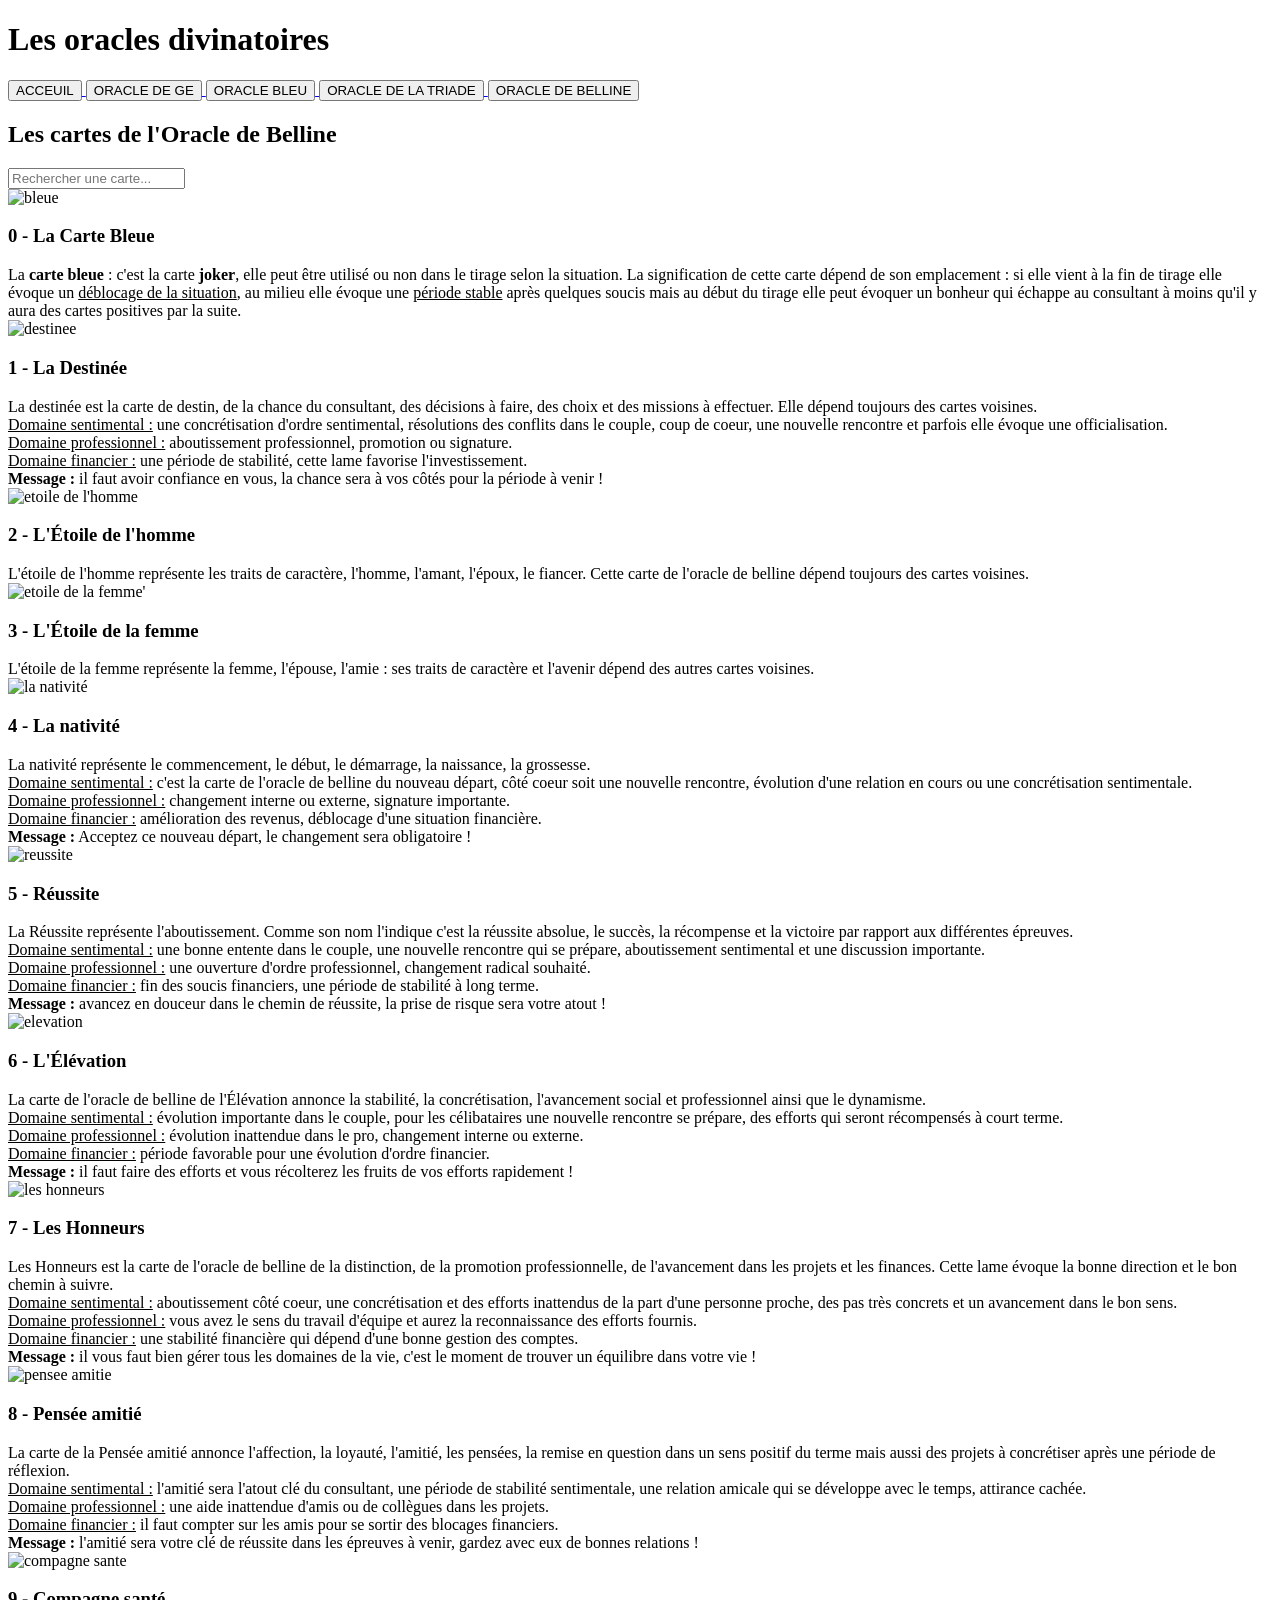
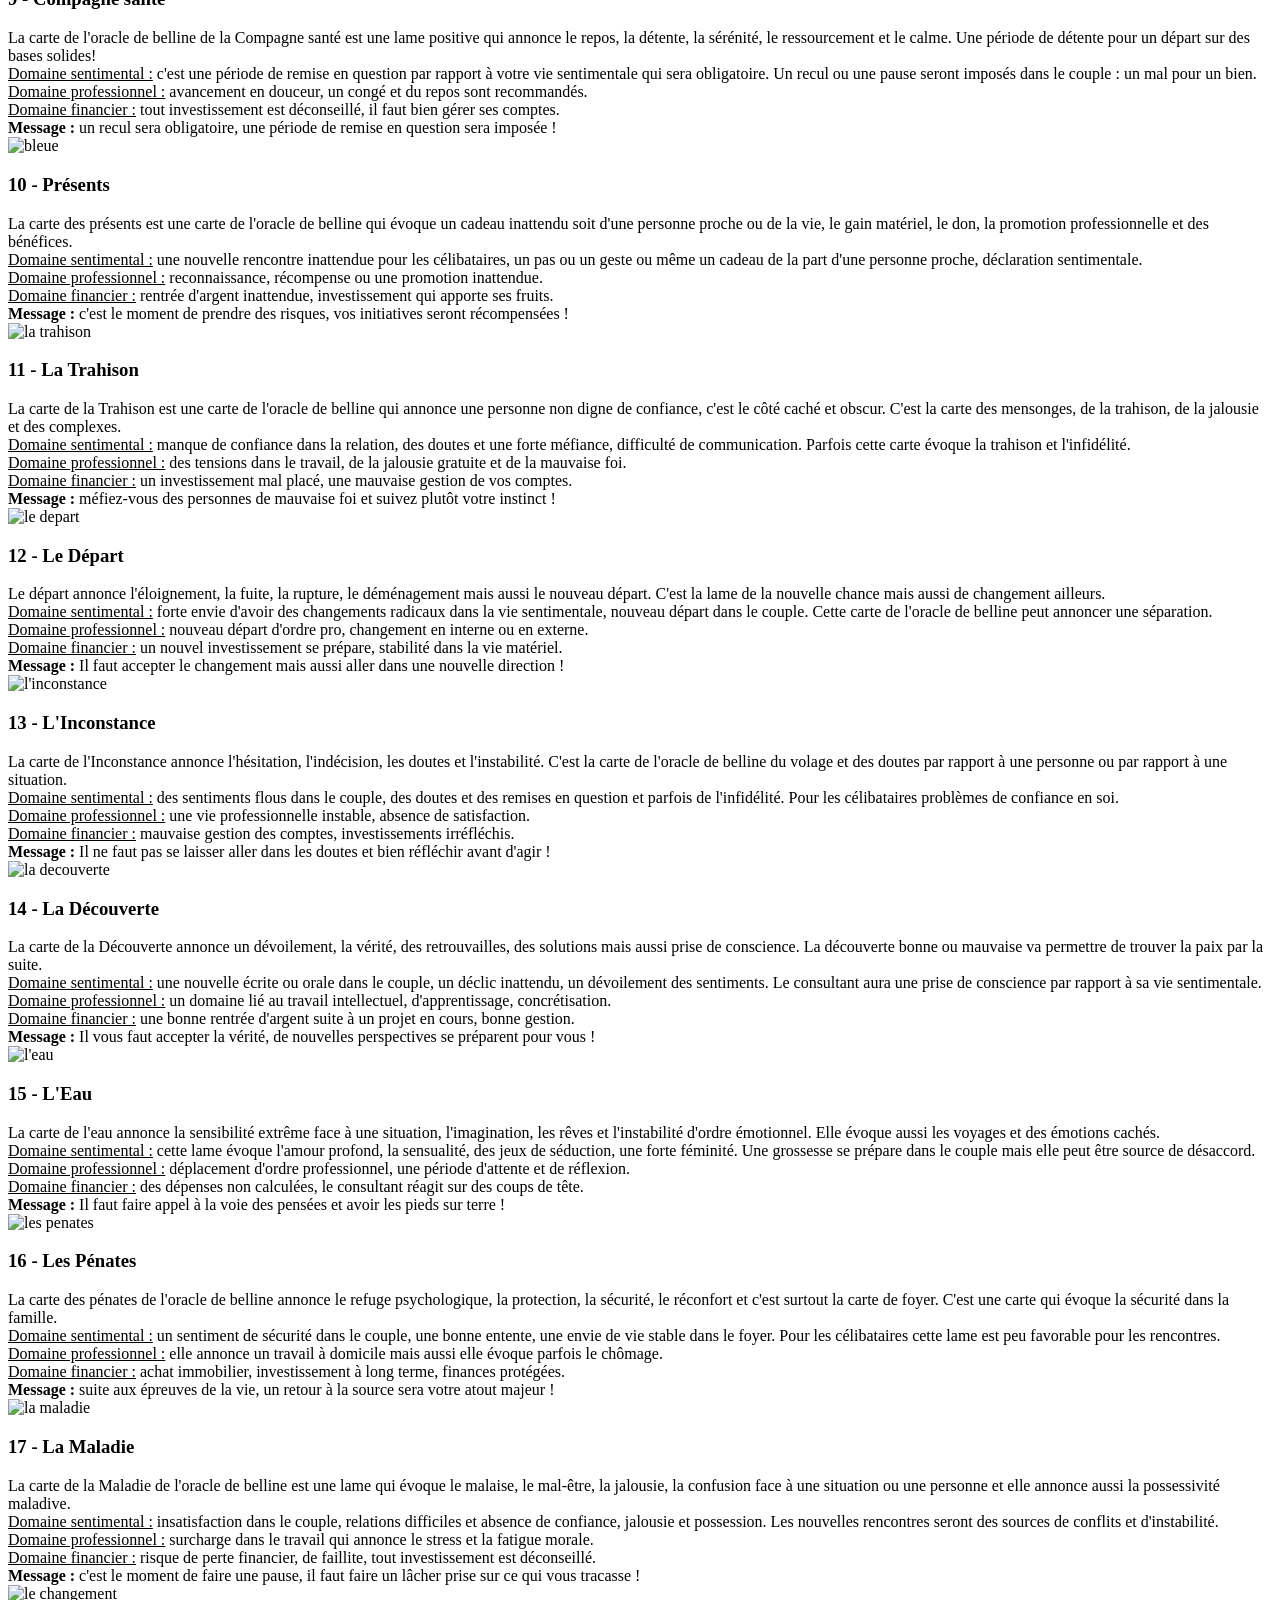
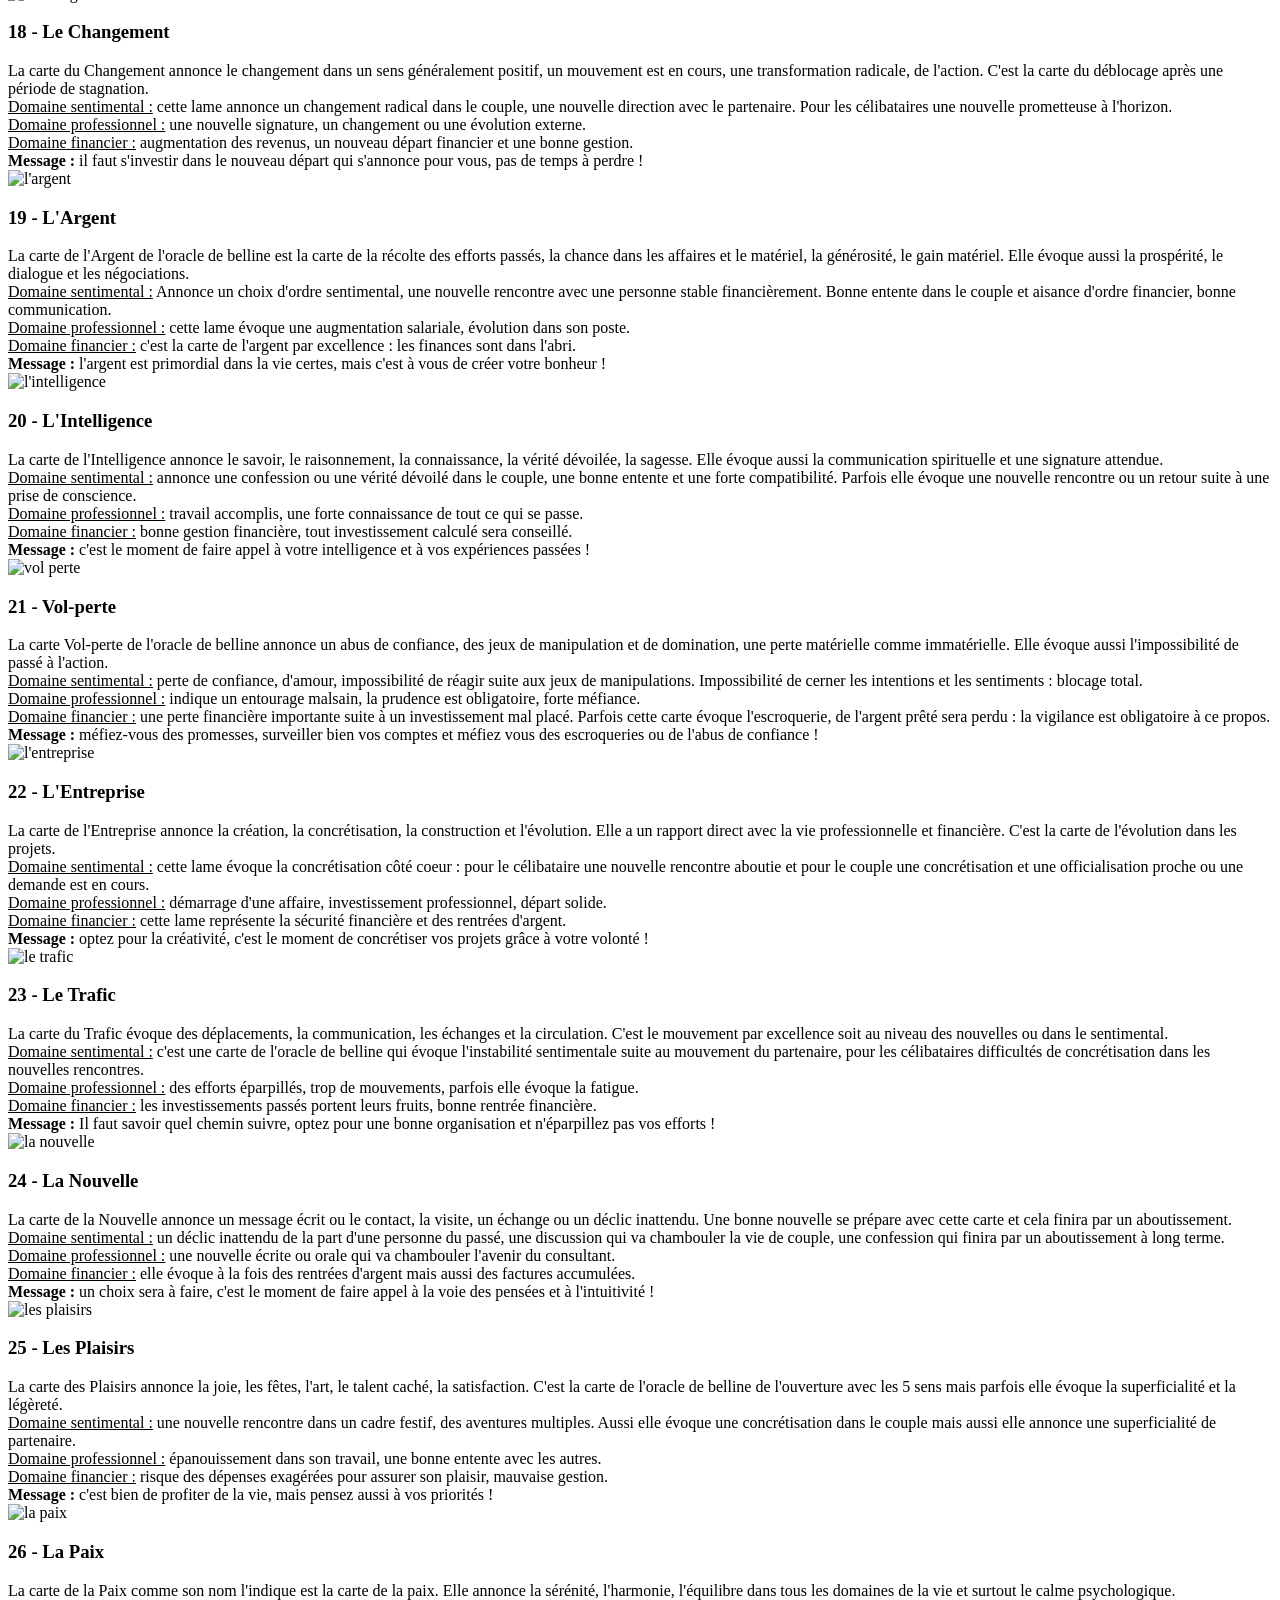
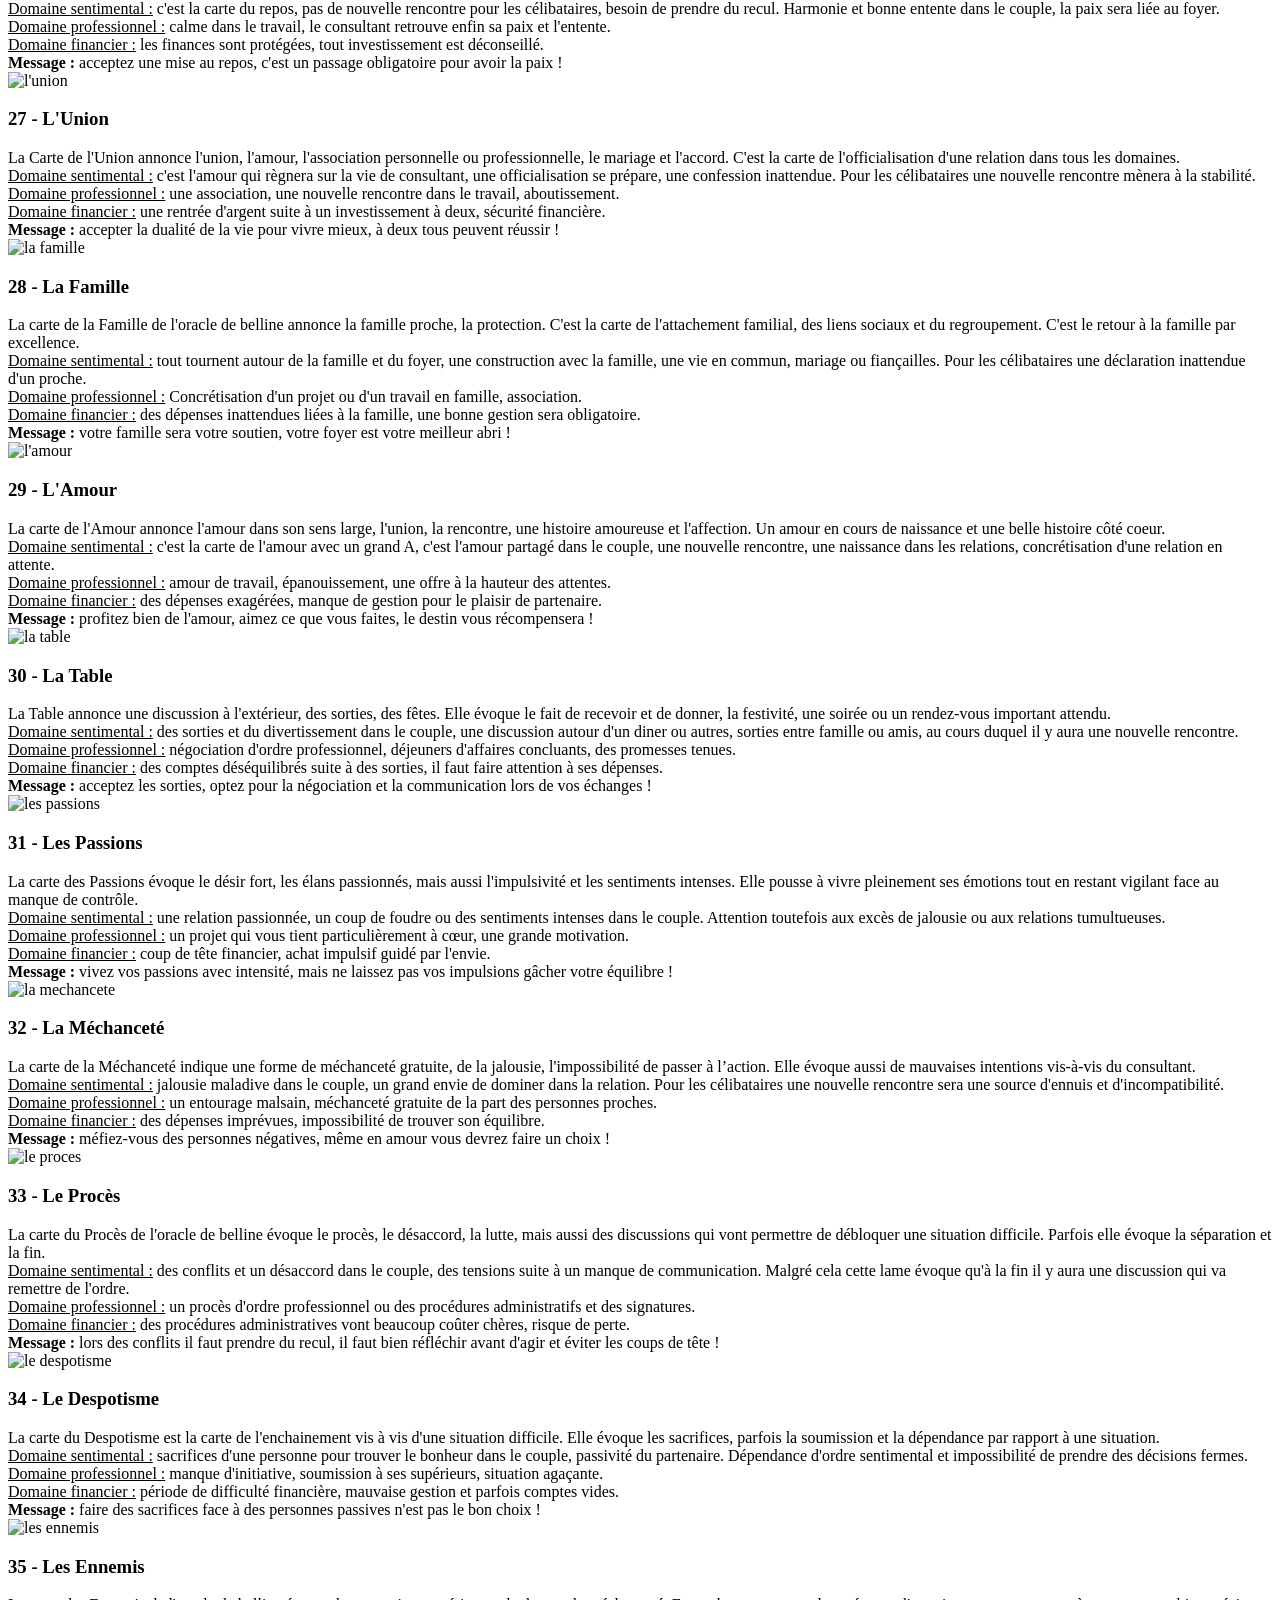
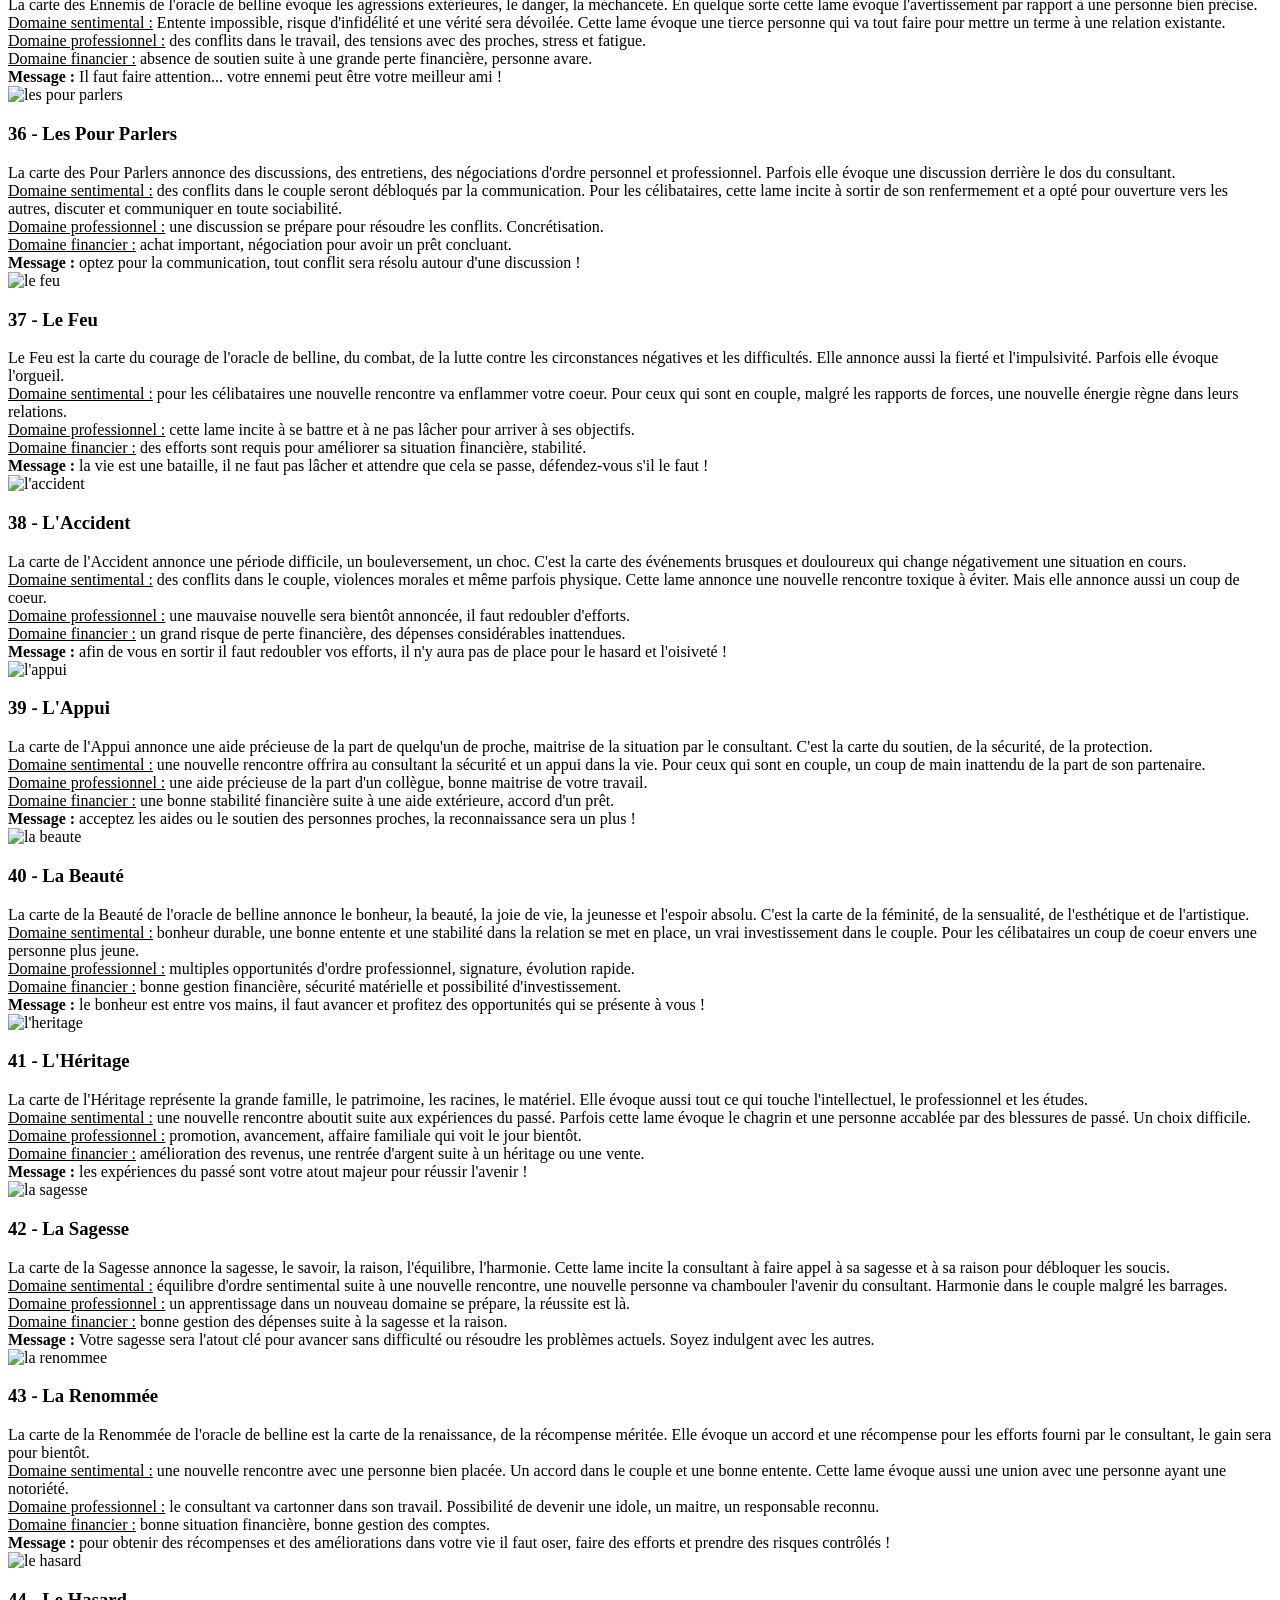
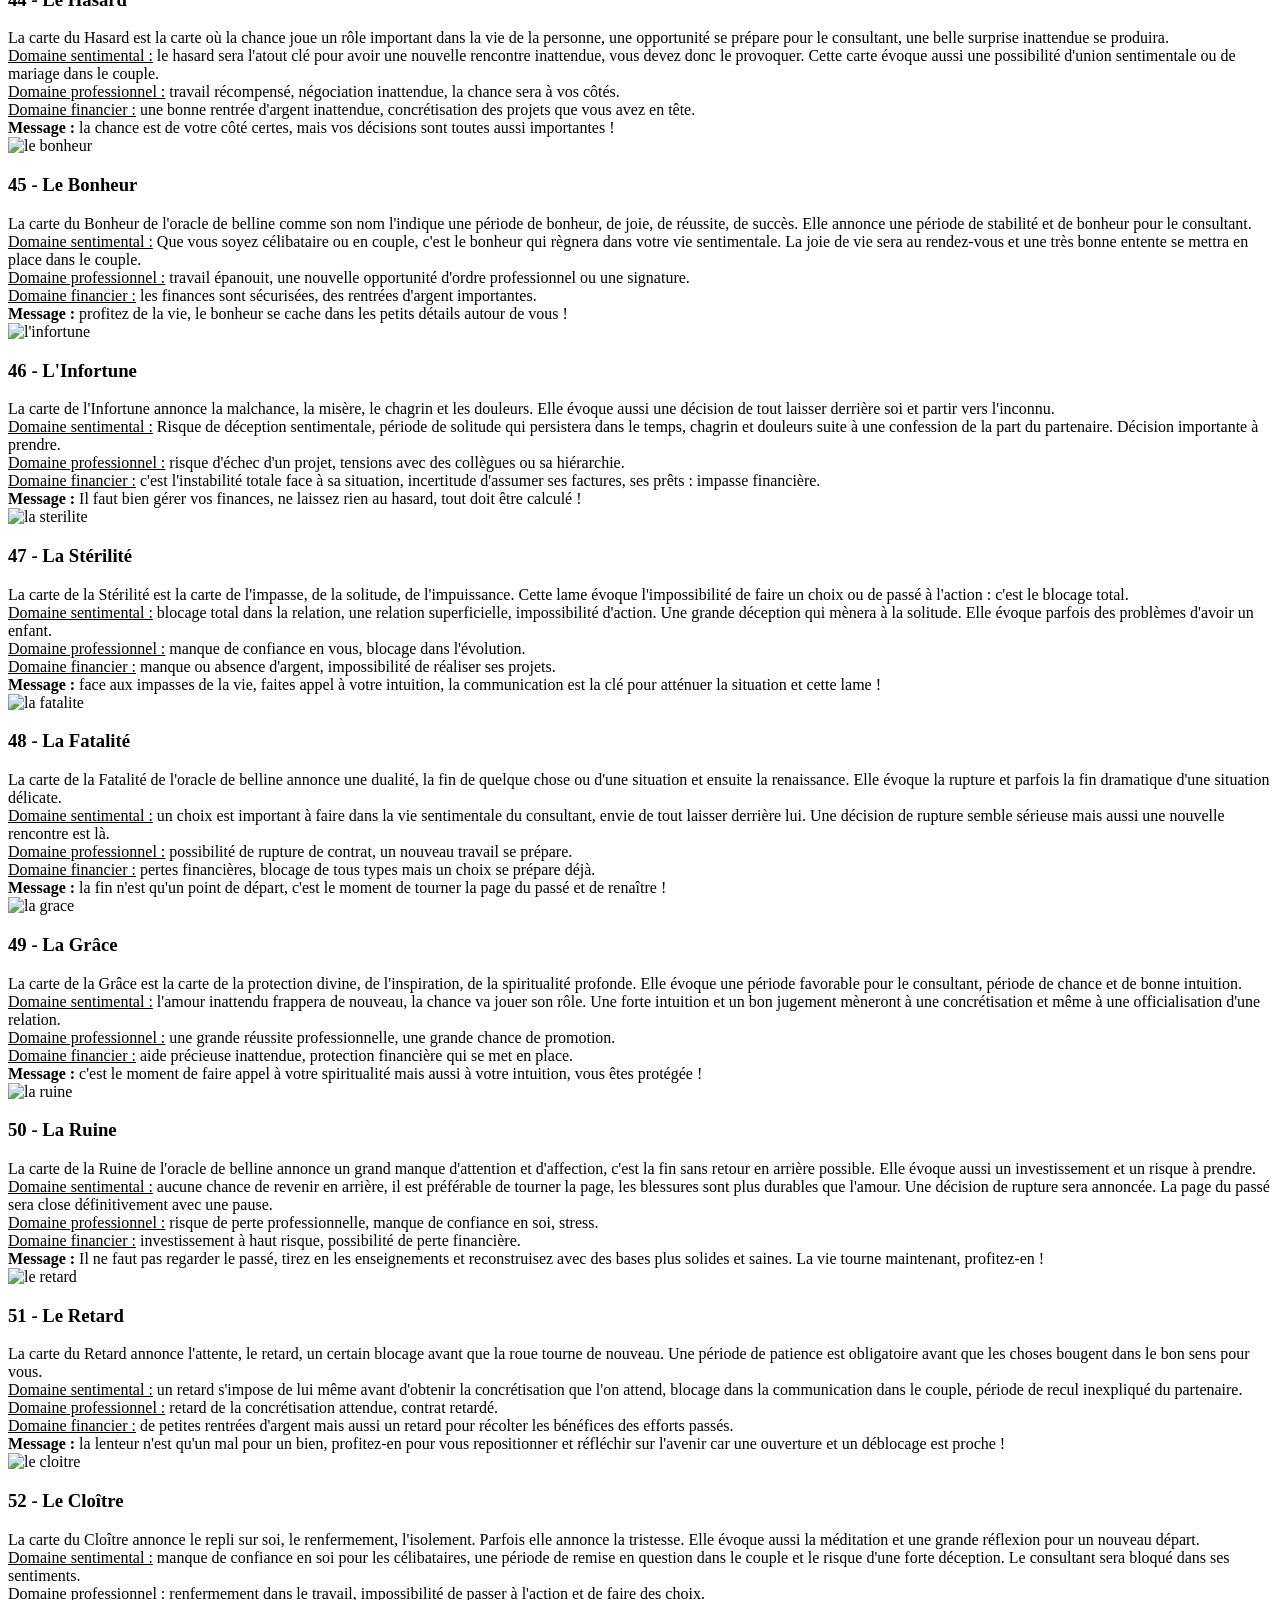
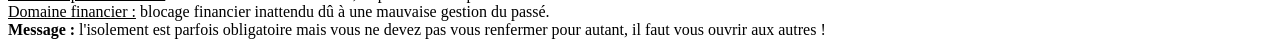
==== belline.html @ 1c5b1639 "Add files via upload" ====
<!DOCTYPE html>
<html lang="fr">
<head>
<meta charset="UTF-8">
<meta name="viewport" content="width=device-width, initial-scale=1.0">

<title>Oracle de Belline</title>
<link rel="stylesheet" href="css/style.css">
</head>

<body>


<header>

    <h1>Les oracles divinatoires</h1>


    <nav id="menu">
        <a href="index.html">
        <button>ACCEUIL</button>
        </a> 
        <a href="ge.html">
        <button>ORACLE DE GE</button>
        </a>
        <a href="bleu.html">
        <button>ORACLE BLEU</button>
        </a>
        <a href="triade.html">
        <button>ORACLE DE LA TRIADE</button>
        </a>
        <a href="belline.html">
        <button>ORACLE DE BELLINE</button>
        </a>
    </nav>

</header>

<h2 class="h2home">Les cartes de l'Oracle de Belline</h2>

<div class="recherche">
    <input 
        type="text" 
        id="barreRecherche" 
        placeholder="Rechercher une carte..."
    >
</div>

<section id="collection" class="contenu">

<div class="cartes">

<div class="carte" data-nom="carte bleue">
    <div class="carte-card">
        <img src="images/belline/02.png" alt="bleue">
        <h3>0 - La Carte Bleue</h3>
        La <strong>carte bleue</strong> : c'est la carte <strong>joker</strong>, elle peut être utilisé ou non dans le tirage selon la situation. 
        La signification de cette carte dépend de son emplacement : si elle vient à la fin de tirage elle évoque un <u>déblocage de la situation</u>, 
        au milieu elle évoque une <u>période stable</u> après quelques soucis mais au début du tirage elle peut évoquer un bonheur qui échappe au consultant
        à moins qu'il y aura des cartes positives par la suite.
    </div>
</div>

<div class="carte" data-nom="la destinée">
    <div class="carte-card">
        <img src="images/belline/01.png" alt="destinee">
        <h3>1 - La Destinée</h3>
        La destinée est la carte de destin, de la chance du consultant, des décisions à faire, des choix et des missions à effectuer. 
        Elle dépend toujours des cartes voisines.<br>
        <u>Domaine sentimental :</u> une concrétisation d'ordre sentimental, résolutions des conflits dans le couple, coup de coeur, une nouvelle rencontre et parfois 
        elle évoque une officialisation.<br>
        <u>Domaine professionnel :</u> aboutissement professionnel, promotion ou signature.<br>
        <u>Domaine financier :</u> une période de stabilité, cette lame favorise l'investissement.<br>
        <b>Message :</b> il faut avoir confiance en vous, la chance sera à vos côtés pour la période à venir !
    </div>
</div>

<div class="carte" data-nom="etoile de l'homme">
    <div class="carte-card">
        <img src="images/belline/03.png" alt="etoile de l'homme">
        <h3>2 - L'Étoile de l'homme</h3>
            L'étoile de l'homme représente les traits de caractère, l'homme, l'amant, l'époux, le fiancer. Cette carte de l'oracle de belline dépend 
            toujours des cartes voisines.
    </div>
</div>

<div class="carte" data-nom="etoile de la femme">
    <div class="carte-card">
        <img src="images/belline/04.png" alt="etoile de la femme'">
       <h3>3 - L'Étoile de la femme</h3>
        L'étoile de la femme représente la femme, l'épouse, l'amie : ses traits de caractère et l'avenir dépend des autres cartes voisines. 
    </div>
</div>

<div class="carte" data-nom="la nativité">
    <div class="carte-card">
        <img src="images/belline/05.png" alt="la nativité">
        <h3>4 - La nativité</h3>
        La nativité représente le commencement, le début, le démarrage, la naissance, la grossesse.<br>
        <u>Domaine sentimental :</u> c'est la carte de l'oracle de belline du nouveau départ, côté coeur soit une nouvelle rencontre, évolution d'une relation en cours ou une concrétisation sentimentale.<br>
        <u>Domaine professionnel :</u> changement interne ou externe, signature importante.<br>
        <u>Domaine financier :</u> amélioration des revenus, déblocage d'une situation financière.<br> 
        <b>Message :</b> Acceptez ce nouveau départ, le changement sera obligatoire !
    </div>
</div>

<div class="carte" data-nom="réussite">
    <div class="carte-card">
        <img src="images/belline/06.png" alt="reussite">
        <h3>5 - Réussite</h3>
        La Réussite représente l'aboutissement. Comme son nom l'indique c'est la réussite absolue, le succès, la récompense et la victoire par rapport aux 
        différentes épreuves.<br>
        <u>Domaine sentimental :</u> une bonne entente dans le couple, une nouvelle rencontre qui se prépare, aboutissement sentimental et une discussion importante.<br>
        <u>Domaine professionnel :</u> une ouverture d'ordre professionnel, changement radical souhaité.<br>
        <u>Domaine financier :</u> fin des soucis financiers, une période de stabilité à long terme.<br> 
        <b>Message :</b> avancez en douceur dans le chemin de réussite, la prise de risque sera votre atout !
    </div>
</div>

<div class="carte" data-nom="l'elevation">
    <div class="carte-card">
        <img src="images/belline/07.png" alt="elevation">
        <h3>6 - L'Élévation</h3>
        La carte de l'oracle de belline de l'Élévation annonce la stabilité, la concrétisation, l'avancement social et professionnel ainsi que le dynamisme.<br> 
        <u>Domaine sentimental :</u> évolution importante dans le couple, pour les célibataires une nouvelle rencontre se prépare, des efforts qui seront récompensés
        à court terme.<br>
        <u>Domaine professionnel :</u> évolution inattendue dans le pro, changement interne ou externe.<br>
        <u>Domaine financier :</u> période favorable pour une évolution d'ordre financier.<br>
        <strong>Message :</strong> il faut faire des efforts et vous récolterez les fruits de vos efforts rapidement ! 
    </div>
</div>

<div class="carte" data-nom="les honneurs">
    <div class="carte-card">
        <img src="images/belline/08.png" alt="les honneurs">
        <h3>7 - Les Honneurs</h3>
        Les Honneurs est la carte de l'oracle de belline de la distinction, de la promotion professionnelle, de l'avancement dans les projets et les finances. Cette lame évoque la bonne direction et le bon chemin à suivre.<br>
        <u>Domaine sentimental :</u> aboutissement côté coeur, une concrétisation et des efforts inattendus de la part d'une personne proche, des pas très concrets et un avancement dans le bon sens.<br>
        <u>Domaine professionnel :</u> vous avez le sens du travail d'équipe et aurez la reconnaissance des efforts fournis.<br> 
        <u>Domaine financier :</u> une stabilité financière qui dépend d'une bonne gestion des comptes.<br>
        <strong>Message :</strong> il vous faut bien gérer tous les domaines de la vie, c'est le moment de trouver un équilibre dans votre vie ! 
    </div>
</div>

<div class="carte" data-nom="pensee amitie">
    <div class="carte-card">
        <img src="images/belline/09.png" alt="pensee amitie">
        <h3>8 - Pensée amitié</h3>
        La carte de la Pensée amitié annonce l'affection, la loyauté, l'amitié, les pensées, la remise en question dans un sens positif du terme mais aussi des projets 
        à concrétiser après une période de réflexion.<br>
        <u>Domaine sentimental :</u> l'amitié sera l'atout clé du consultant, une période de stabilité sentimentale, une relation amicale qui se développe avec le temps,
        attirance cachée.<br> 
        <u>Domaine professionnel :</u> une aide inattendue d'amis ou de collègues dans les projets.<br>
        <u>Domaine financier :</u> il faut compter sur les amis pour se sortir des blocages financiers.<br> 
        <strong>Message :</strong> l'amitié sera votre clé de réussite dans les épreuves à venir, gardez avec eux de bonnes relations !
    </div>
</div>

<div class="carte" data-nom="compagne sante">
    <div class="carte-card">
        <img src="images/belline/10.png" alt="compagne sante">
        <h3>9 - Compagne santé</h3>
        La carte de l'oracle de belline de la Compagne santé est une lame positive qui annonce le repos, la détente, la sérénité, le ressourcement et le calme. 
        Une période de détente pour un départ sur des bases solides!<br>
        <u>Domaine sentimental :</u> c'est une période de remise en question par rapport à votre vie sentimentale qui sera obligatoire. Un recul ou une pause seront 
        imposés dans le couple : un mal pour un bien.<br> 
        <u>Domaine professionnel :</u> avancement en douceur, un congé et du repos sont recommandés.<br> 
        <u>Domaine financier :</u> tout investissement est déconseillé, il faut bien gérer ses comptes.<br>
        <b>Message :</b> un recul sera obligatoire, une période de remise en question sera imposée ! 
    </div>
</div>

<div class="carte" data-nom="réussite">
    <div class="carte-card">
        <img src="images/belline/11.png" alt="bleue">
        <h3>10 - Présents</h3>
        La carte des présents est une carte de l'oracle de belline qui évoque un cadeau inattendu soit d'une personne proche ou de la vie, le gain matériel, le don, 
        la promotion professionnelle et des bénéfices.<br>
        <u>Domaine sentimental :</u> une nouvelle rencontre inattendue pour les célibataires, un pas ou un geste ou même un cadeau de la part d'une personne proche, 
        déclaration sentimentale.<br> 
        <u>Domaine professionnel :</u> reconnaissance, récompense ou une promotion inattendue.<br>
        <u>Domaine financier :</u> rentrée d'argent inattendue, investissement qui apporte ses fruits.<br> 
        <b>Message :</b> c'est le moment de prendre des risques, vos initiatives seront récompensées !
    </div>
</div>

<div class="carte" data-nom="la trahison">
    <div class="carte-card">
        <img src="images/belline/12.png" alt="la trahison">
        <h3>11 - La Trahison</h3>
        La carte de la Trahison est une carte de l'oracle de belline qui annonce une personne non digne de confiance, c'est le côté caché et obscur. C'est la carte des mensonges, de la trahison, de la jalousie et des complexes.<br>
        <u>Domaine sentimental :</u> manque de confiance dans la relation, des doutes et une forte méfiance, difficulté de communication. Parfois cette carte évoque la trahison et l'infidélité.<br>
        <u>Domaine professionnel :</u> des tensions dans le travail, de la jalousie gratuite et de la mauvaise foi.<br>
        <u>Domaine financier :</u> un investissement mal placé, une mauvaise gestion de vos comptes.<br>
        <b>Message :</b> méfiez-vous des personnes de mauvaise foi et suivez plutôt votre instinct !
    </div>
</div>

<div class="carte" data-nom="le depart">
    <div class="carte-card">
        <img src="images/belline/13.png" alt="le depart">
        <h3>12 - Le Départ</h3>
        Le départ annonce l'éloignement, la fuite, la rupture, le déménagement mais aussi le nouveau départ. C'est la lame de la nouvelle chance mais aussi de changement ailleurs.<br> 
        <u>Domaine sentimental :</u> forte envie d'avoir des changements radicaux dans la vie sentimentale, nouveau départ dans le couple. Cette carte de l'oracle de belline peut annoncer une séparation.<br>
        <u>Domaine professionnel :</u> nouveau départ d'ordre pro, changement en interne ou en externe.<br>
        <u>Domaine financier :</u> un nouvel investissement se prépare, stabilité dans la vie matériel.<br>
        <b>Message :</b> Il faut accepter le changement mais aussi aller dans une nouvelle direction !
    </div>
</div>

<div class="carte" data-nom="l'inconstance">
    <div class="carte-card">
        <img src="images/belline/14.png" alt="l'inconstance">
        <h3>13 - L'Inconstance</h3>
        La carte de l'Inconstance annonce l'hésitation, l'indécision, les doutes et l'instabilité. C'est la carte de l'oracle de belline du volage et des doutes par rapport à une personne ou par rapport à une situation.<br>
        <u>Domaine sentimental :</u> des sentiments flous dans le couple, des doutes et des remises en question et parfois de l'infidélité. Pour les célibataires problèmes de confiance en soi.<br>
        <u>Domaine professionnel :</u> une vie professionnelle instable, absence de satisfaction.<br>
        <u>Domaine financier :</u> mauvaise gestion des comptes, investissements irréfléchis.<br> 
        <b>Message :</b> Il ne faut pas se laisser aller dans les doutes et bien réfléchir avant d'agir !
    </div>
</div>

<div class="carte" data-nom="la decouverte">
    <div class="carte-card">
        <img src="images/belline/15.png" alt="la decouverte">
        <h3>14 - La Découverte</h3>
        La carte de la Découverte annonce un dévoilement, la vérité, des retrouvailles, des solutions mais aussi prise de conscience. La découverte bonne ou mauvaise va permettre de trouver la paix par la suite.<br>
        <u>Domaine sentimental :</u> une nouvelle écrite ou orale dans le couple, un déclic inattendu, un dévoilement des sentiments. Le consultant aura une prise de conscience par rapport à sa vie sentimentale.<br>
        <u>Domaine professionnel :</u> un domaine lié au travail intellectuel, d'apprentissage, concrétisation.<br>
        <u>Domaine financier :</u> une bonne rentrée d'argent suite à un projet en cours, bonne gestion.<br>
        <b>Message :</b> Il vous faut accepter la vérité, de nouvelles perspectives se préparent pour vous !
    </div>
</div>

<div class="carte" data-nom="l'eau">
    <div class="carte-card">
        <img src="images/belline/16.png" alt="l'eau">
        <h3>15 - L'Eau</h3>
        La carte de l'eau annonce la sensibilité extrême face à une situation, l'imagination, les rêves et l'instabilité d'ordre émotionnel. Elle évoque aussi les voyages et des émotions cachés.<br> 
        <u>Domaine sentimental :</u> cette lame évoque l'amour profond, la sensualité, des jeux de séduction, une forte féminité. Une grossesse se prépare dans le couple mais elle peut être source de désaccord.<br> 
        <u>Domaine professionnel :</u> déplacement d'ordre professionnel, une période d'attente et de réflexion.<br>
        <u>Domaine financier :</u> des dépenses non calculées, le consultant réagit sur des coups de tête.<br>
        <b>Message :</b> Il faut faire appel à la voie des pensées et avoir les pieds sur terre ! 
    </div>
</div>

<div class="carte" data-nom="les penates">
    <div class="carte-card">
        <img src="images/belline/17.png" alt="les penates">
        <h3>16 - Les Pénates</h3>
        La carte des pénates de l'oracle de belline annonce le refuge psychologique, la protection, la sécurité, le réconfort et c'est surtout la carte de foyer. C'est une carte qui évoque la sécurité dans la famille.<br>
        <u>Domaine sentimental :</u> un sentiment de sécurité dans le couple, une bonne entente, une envie de vie stable dans le foyer. Pour les célibataires cette lame est peu favorable pour les rencontres.<br>
        <u>Domaine professionnel :</u> elle annonce un travail à domicile mais aussi elle évoque parfois le chômage.<br>
        <u>Domaine financier :</u> achat immobilier, investissement à long terme, finances protégées.<br> 
        <b>Message :</b> suite aux épreuves de la vie, un retour à la source sera votre atout majeur ! 
    </div>
</div>

<div class="carte" data-nom="la maladie">
    <div class="carte-card">
        <img src="images/belline/18.png" alt="la maladie">
        <h3>17 - La Maladie</h3>
        La carte de la Maladie de l'oracle de belline est une lame qui évoque le malaise, le mal-être, la jalousie, la confusion face à une situation ou une personne et elle annonce aussi la possessivité maladive.<br>
        <u>Domaine sentimental :</u> insatisfaction dans le couple, relations difficiles et absence de confiance, jalousie et possession. Les nouvelles rencontres seront des sources de conflits et d'instabilité.<br>
        <u>Domaine professionnel :</u> surcharge dans le travail qui annonce le stress et la fatigue morale.<br>
        <u>Domaine financier :</u> risque de perte financier, de faillite, tout investissement est déconseillé.<br>
        <b>Message :</b> c'est le moment de faire une pause, il faut faire un lâcher prise sur ce qui vous tracasse ! 
    </div>
</div>

<div class="carte" data-nom="le changement">
    <div class="carte-card">
        <img src="images/belline/19.png" alt="le changement">
        <h3>18 - Le Changement</h3>
        La carte du Changement annonce le changement dans un sens généralement positif, un mouvement est en cours, une transformation radicale, de l'action. C'est la carte du déblocage après une période de stagnation.<br> 
        <u>Domaine sentimental :</u> cette lame annonce un changement radical dans le couple, une nouvelle direction avec le partenaire. Pour les célibataires une nouvelle prometteuse à l'horizon.<br> 
        <u>Domaine professionnel :</u> une nouvelle signature, un changement ou une évolution externe.<br>
        <u>Domaine financier :</u> augmentation des revenus, un nouveau départ financier et une bonne gestion.<br>
        <b>Message :</b> il faut s'investir dans le nouveau départ qui s'annonce pour vous, pas de temps à perdre !
    </div>
</div>

<div class="carte" data-nom="l'argent">
    <div class="carte-card">
        <img src="images/belline/20.png" alt="l'argent">
        <h3>19 - L'Argent</h3>
        La carte de l'Argent de l'oracle de belline est la carte de la récolte des efforts passés, la chance dans les affaires et le matériel, la générosité, le gain matériel. Elle évoque aussi la prospérité, le dialogue et les négociations.<br> 
        <u>Domaine sentimental :</u> Annonce un choix d'ordre sentimental, une nouvelle rencontre avec une personne stable financièrement. Bonne entente dans le couple et aisance d'ordre financier, bonne communication.<br> 
        <u>Domaine professionnel :</u> cette lame évoque une augmentation salariale, évolution dans son poste.<br>
        <u>Domaine financier :</u> c'est la carte de l'argent par excellence : les finances sont dans l'abri.<br> 
        <b>Message :</b> l'argent est primordial dans la vie certes, mais c'est à vous de créer votre bonheur !
    </div>
</div>

<div class="carte" data-nom="l'intelligence">
    <div class="carte-card">
        <img src="images/belline/21.png" alt="l'intelligence">
        <h3>20 - L'Intelligence</h3>
        La carte de l'Intelligence annonce le savoir, le raisonnement, la connaissance, la vérité dévoilée, la sagesse. Elle évoque aussi la communication spirituelle et une signature attendue.<br> 
        <u>Domaine sentimental :</u> annonce une confession ou une vérité dévoilé dans le couple, une bonne entente et une forte compatibilité. Parfois elle évoque une nouvelle rencontre ou un retour suite à une prise de conscience.<br>
        <u>Domaine professionnel :</u> travail accomplis, une forte connaissance de tout ce qui se passe.<br>
        <u>Domaine financier :</u> bonne gestion financière, tout investissement calculé sera conseillé.<br> 
        <b>Message :</b> c'est le moment de faire appel à votre intelligence et à vos expériences passées ! 
    </div>
</div>

<div class="carte" data-nom="vol perte">
    <div class="carte-card">
        <img src="images/belline/22.png" alt="vol perte">
        <h3>21 - Vol-perte</h3>
        La carte Vol-perte de l'oracle de belline annonce un abus de confiance, des jeux de manipulation et de domination, une perte matérielle comme immatérielle. Elle évoque aussi l'impossibilité de passé à l'action.<br> 
        <u>Domaine sentimental :</u> perte de confiance, d'amour, impossibilité de réagir suite aux jeux de manipulations. Impossibilité de cerner les intentions et les sentiments : blocage total.<br> 
        <u>Domaine professionnel :</u> indique un entourage malsain, la prudence est obligatoire, forte méfiance.<br>
        <u>Domaine financier :</u> une perte financière importante suite à un investissement mal placé. Parfois cette carte évoque l'escroquerie, de l'argent prêté sera perdu : la vigilance est obligatoire à ce propos.<br> 
        <b>Message :</b> méfiez-vous des promesses, surveiller bien vos comptes et méfiez vous des escroqueries ou de l'abus de confiance ! 
    </div>
</div>

<div class="carte" data-nom="l'entreprise">
    <div class="carte-card">
        <img src="images/belline/23.png" alt="l'entreprise">
        <h3>22 - L'Entreprise</h3>
        La carte de l'Entreprise annonce la création, la concrétisation, la construction et l'évolution. Elle a un rapport direct avec la vie professionnelle et financière. C'est la carte de l'évolution dans les projets.<br> 
        <u>Domaine sentimental :</u> cette lame évoque la concrétisation côté coeur : pour le célibataire une nouvelle rencontre aboutie et pour le couple une concrétisation et une officialisation proche ou une demande est en cours.<br> 
        <u>Domaine professionnel :</u> démarrage d'une affaire, investissement professionnel, départ solide.<br> 
        <u>Domaine financier :</u> cette lame représente la sécurité financière et des rentrées d'argent.<br> 
        <b>Message :</b> optez pour la créativité, c'est le moment de concrétiser vos projets grâce à votre volonté !
    </div>
</div>

<div class="carte" data-nom="le trafic">
    <div class="carte-card">
        <img src="images/belline/24.png" alt="le trafic">
        <h3>23 - Le Trafic</h3>
        La carte du Trafic évoque des déplacements, la communication, les échanges et la circulation. C'est le mouvement par excellence soit au niveau des nouvelles ou dans le sentimental.<br> 
        <u>Domaine sentimental :</u> c'est une carte de l'oracle de belline qui évoque l'instabilité sentimentale suite au mouvement du partenaire, pour les célibataires difficultés de concrétisation dans les nouvelles rencontres.<br>
        <u>Domaine professionnel :</u> des efforts éparpillés, trop de mouvements, parfois elle évoque la fatigue.<br>
        <u>Domaine financier :</u> les investissements passés portent leurs fruits, bonne rentrée financière.<br> 
        <b>Message :</b> Il faut savoir quel chemin suivre, optez pour une bonne organisation et n'éparpillez pas vos efforts !
    </div>
</div>

<div class="carte" data-nom="la nouvelle">
    <div class="carte-card">
        <img src="images/belline/25.png" alt="la nouvelle">
        <h3>24 - La Nouvelle</h3>
        La carte de la Nouvelle annonce un message écrit ou le contact, la visite, un échange ou un déclic inattendu. Une bonne nouvelle se prépare avec cette carte et cela finira par un aboutissement.<br> 
        <u>Domaine sentimental :</u> un déclic inattendu de la part d'une personne du passé, une discussion qui va chambouler la vie de couple, une confession qui finira par un aboutissement à long terme.<br>
        <u>Domaine professionnel :</u> une nouvelle écrite ou orale qui va chambouler l'avenir du consultant.<br>
        <u>Domaine financier :</u> elle évoque à la fois des rentrées d'argent mais aussi des factures accumulées.<br> 
        <b>Message :</b> un choix sera à faire, c'est le moment de faire appel à la voie des pensées et à l'intuitivité ! 
    </div>
</div>

<div class="carte" data-nom="les plaisirs">
    <div class="carte-card">
        <img src="images/belline/26.png" alt="les plaisirs">
        <h3>25 - Les Plaisirs</h3>
        La carte des Plaisirs annonce la joie, les fêtes, l'art, le talent caché, la satisfaction. C'est la carte de l'oracle de belline de l'ouverture avec les 5 sens mais parfois elle évoque la superficialité et la légèreté.<br> 
        <u>Domaine sentimental :</u> une nouvelle rencontre dans un cadre festif, des aventures multiples. Aussi elle évoque une concrétisation dans le couple mais aussi elle annonce une superficialité de partenaire.<br>
        <u>Domaine professionnel :</u> épanouissement dans son travail, une bonne entente avec les autres.<br>
        <u>Domaine financier :</u> risque des dépenses exagérées pour assurer son plaisir, mauvaise gestion.<br>
        <b>Message :</b> c'est bien de profiter de la vie, mais pensez aussi à vos priorités !
    </div>
</div>

<div class="carte" data-nom="la paix">
    <div class="carte-card">
        <img src="images/belline/27.png" alt="la paix">
        <h3>26 - La Paix</h3>
        La carte de la Paix comme son nom l'indique est la carte de la paix. Elle annonce la sérénité, l'harmonie, l'équilibre dans tous les domaines de la vie et surtout le calme psychologique.<br>
        <u>Domaine sentimental :</u> c'est la carte du repos, pas de nouvelle rencontre pour les célibataires, besoin de prendre du recul. Harmonie et bonne entente dans le couple, la paix sera liée au foyer.<br>
        <u>Domaine professionnel :</u> calme dans le travail, le consultant retrouve enfin sa paix et l'entente.<br>
        <u>Domaine financier :</u> les finances sont protégées, tout investissement est déconseillé.<br>
        <b>Message :</b> acceptez une mise au repos, c'est un passage obligatoire pour avoir la paix !
    </div>
</div>

<div class="carte" data-nom="l'union">
    <div class="carte-card">
        <img src="images/belline/28.png" alt="l'union">
        <h3>27 - L'Union</h3>
        La Carte de l'Union annonce l'union, l'amour, l'association personnelle ou professionnelle, le mariage et l'accord. C'est la carte de l'officialisation d'une relation dans tous les domaines.<br> 
        <u>Domaine sentimental :</u> c'est l'amour qui règnera sur la vie de consultant, une officialisation se prépare, une confession inattendue. Pour les célibataires une nouvelle rencontre mènera à la stabilité.<br> 
        <u>Domaine professionnel :</u> une association, une nouvelle rencontre dans le travail, aboutissement.<br>
        <u>Domaine financier :</u> une rentrée d'argent suite à un investissement à deux, sécurité financière.<br> 
        <b>Message :</b> accepter la dualité de la vie pour vivre mieux, à deux tous peuvent réussir !
    </div>
</div>

<div class="carte" data-nom="la famille">
    <div class="carte-card">
        <img src="images/belline/29.png" alt="la famille">
        <h3>28 - La Famille</h3>
        La carte de la Famille de l'oracle de belline annonce la famille proche, la protection. C'est la carte de l'attachement familial, des liens sociaux et du regroupement. C'est le retour à la famille par excellence.<br> 
        <u>Domaine sentimental :</u> tout tournent autour de la famille et du foyer, une construction avec la famille, une vie en commun, mariage ou fiançailles. Pour les célibataires une déclaration inattendue d'un proche.<br> 
        <u>Domaine professionnel :</u> Concrétisation d'un projet ou d'un travail en famille, association.<br>
        <u>Domaine financier :</u> des dépenses inattendues liées à la famille, une bonne gestion sera obligatoire.<br> 
        <b>Message :</b> votre famille sera votre soutien, votre foyer est votre meilleur abri !
    </div>
</div>

<div class="carte" data-nom="l'amour">
    <div class="carte-card">
        <img src="images/belline/30.png" alt="l'amour">
        <h3>29 - L'Amour</h3>
        La carte de l'Amour annonce l'amour dans son sens large, l'union, la rencontre, une histoire amoureuse et l'affection. Un amour en cours de naissance et une belle histoire côté coeur.<br> 
        <u>Domaine sentimental :</u> c'est la carte de l'amour avec un grand A, c'est l'amour partagé dans le couple, une nouvelle rencontre, une naissance dans les relations, concrétisation d'une relation en attente.<br>
        <u>Domaine professionnel :</u> amour de travail, épanouissement, une offre à la hauteur des attentes.<br>
        <u>Domaine financier :</u> des dépenses exagérées, manque de gestion pour le plaisir de partenaire.<br>
        <b>Message :</b> profitez bien de l'amour, aimez ce que vous faites, le destin vous récompensera !
    </div>
</div>

<div class="carte" data-nom="la table">
    <div class="carte-card">
        <img src="images/belline/31.png" alt="la table">
        <h3>30 - La Table</h3>
        La Table annonce une discussion à l'extérieur, des sorties, des fêtes. Elle évoque le fait de recevoir et de donner, la festivité, une soirée ou un rendez-vous important attendu.<br> 
        <u>Domaine sentimental :</u> des sorties et du divertissement dans le couple, une discussion autour d'un diner ou autres, sorties entre famille ou amis, au cours duquel il y aura une nouvelle rencontre.<br>
        <u>Domaine professionnel :</u> négociation d'ordre professionnel, déjeuners d'affaires concluants, des promesses tenues.<br> 
        <u>Domaine financier :</u> des comptes déséquilibrés suite à des sorties, il faut faire attention à ses dépenses.<br>
        <b>Message :</b> acceptez les sorties, optez pour la négociation et la communication lors de vos échanges ! 
    </div>
</div>

<div class="carte" data-nom="les passions">
    <div class="carte-card">
        <img src="images/belline/32.png" alt="les passions">
        <h3>31 - Les Passions</h3>
        La carte des Passions évoque le désir fort, les élans passionnés, mais aussi l'impulsivité et les sentiments intenses. Elle pousse à vivre pleinement ses émotions tout en restant vigilant face au manque de contrôle.<br> 
        <u>Domaine sentimental :</u> une relation passionnée, un coup de foudre ou des sentiments intenses dans le couple. Attention toutefois aux excès de jalousie ou aux relations tumultueuses.<br>
        <u>Domaine professionnel :</u> un projet qui vous tient particulièrement à cœur, une grande motivation.<br> 
        <u>Domaine financier :</u> coup de tête financier, achat impulsif guidé par l'envie.<br>
        <b>Message :</b> vivez vos passions avec intensité, mais ne laissez pas vos impulsions gâcher votre équilibre ! 
    </div>
</div>

<div class="carte" data-nom="la mechancete">
    <div class="carte-card">
        <img src="images/belline/33.png" alt="la mechancete">
        <h3>32 - La Méchanceté</h3>
        La carte de la Méchanceté indique une forme de méchanceté gratuite, de la jalousie, l'impossibilité de passer à l’action. Elle évoque aussi de mauvaises intentions vis-à-vis du consultant.<br>
        <u>Domaine sentimental :</u> jalousie maladive dans le couple, un grand envie de dominer dans la relation. Pour les célibataires une nouvelle rencontre sera une source d'ennuis et d'incompatibilité.<br> 
        <u>Domaine professionnel :</u> un entourage malsain, méchanceté gratuite de la part des personnes proches.<br> 
        <u>Domaine financier :</u> des dépenses imprévues, impossibilité de trouver son équilibre.<br>
        <b>Message :</b> méfiez-vous des personnes négatives, même en amour vous devrez faire un choix ! 
    </div>
</div>

<div class="carte" data-nom="le proces">
    <div class="carte-card">
        <img src="images/belline/34.png" alt="le proces">
        <h3>33 - Le Procès</h3>
        La carte du Procès de l'oracle de belline évoque le procès, le désaccord, la lutte, mais aussi des discussions qui vont permettre de débloquer une situation difficile. Parfois elle évoque la séparation et la fin.<br>
        <u>Domaine sentimental :</u> des conflits et un désaccord dans le couple, des tensions suite à un manque de communication. Malgré cela cette lame évoque qu'à la fin il y aura une discussion qui va remettre de l'ordre.<br>
        <u>Domaine professionnel :</u> un procès d'ordre professionnel ou des procédures administratifs et des signatures.<br>
        <u>Domaine financier :</u> des procédures administratives vont beaucoup coûter chères, risque de perte.<br>
        <b>Message :</b> lors des conflits il faut prendre du recul, il faut bien réfléchir avant d'agir et éviter les coups de tête ! 
    </div>
</div>

<div class="carte" data-nom="le despotisme">
    <div class="carte-card">
        <img src="images/belline/35.png" alt="le despotisme">
        <h3>34 - Le Despotisme</h3>
        La carte du Despotisme est la carte de l'enchainement vis à vis d'une situation difficile. Elle évoque les sacrifices, parfois la soumission et la dépendance par rapport à une situation.<br> 
        <u>Domaine sentimental :</u> sacrifices d'une personne pour trouver le bonheur dans le couple, passivité du partenaire. Dépendance d'ordre sentimental et impossibilité de prendre des décisions fermes.<br> 
        <u>Domaine professionnel :</u> manque d'initiative, soumission à ses supérieurs, situation agaçante.<br>
        <u>Domaine financier :</u> période de difficulté financière, mauvaise gestion et parfois comptes vides.<br> 
        <b>Message :</b> faire des sacrifices face à des personnes passives n'est pas le bon choix !
    </div>
</div>

<div class="carte" data-nom="les ennemis">
    <div class="carte-card">
        <img src="images/belline/36.png" alt="les ennemis">
        <h3>35 - Les Ennemis</h3>
        La carte des Ennemis de l'oracle de belline évoque les agressions extérieures, le danger, la méchanceté. En quelque sorte cette lame évoque l'avertissement par rapport à une personne bien précise.<br> 
        <u>Domaine sentimental :</u> Entente impossible, risque d'infidélité et une vérité sera dévoilée. Cette lame évoque une tierce personne qui va tout faire pour mettre un terme à une relation existante.<br> 
        <u>Domaine professionnel :</u> des conflits dans le travail, des tensions avec des proches, stress et fatigue.<br> 
        <u>Domaine financier :</u> absence de soutien suite à une grande perte financière, personne avare.<br>
        <b>Message :</b> Il faut faire attention... votre ennemi peut être votre meilleur ami ! 
    </div>
</div>

<div class="carte" data-nom="les pour parlers">
    <div class="carte-card">
        <img src="images/belline/37.png" alt="les pour parlers">
        <h3>36 - Les Pour Parlers</h3>
        La carte des Pour Parlers annonce des discussions, des entretiens, des négociations d'ordre personnel et professionnel. Parfois elle évoque une discussion derrière le dos du consultant.<br>
        <u>Domaine sentimental :</u> des conflits dans le couple seront débloqués par la communication. Pour les célibataires, cette lame incite à sortir de son renfermement et a opté pour ouverture vers les autres, discuter et communiquer en toute sociabilité.<br> 
        <u>Domaine professionnel :</u> une discussion se prépare pour résoudre les conflits. Concrétisation.<br>
        <u>Domaine financier :</u> achat important, négociation pour avoir un prêt concluant.<br>
        <b>Message :</b> optez pour la communication, tout conflit sera résolu autour d'une discussion ! 
    </div>
</div>

<div class="carte" data-nom="le feu">
    <div class="carte-card">
        <img src="images/belline/38.png" alt="le feu">
        <h3>37 - Le Feu</h3>
        Le Feu est la carte du courage de l'oracle de belline, du combat, de la lutte contre les circonstances négatives et les difficultés. Elle annonce aussi la fierté et l'impulsivité. Parfois elle évoque l'orgueil.<br>  
        <u>Domaine sentimental :</u> pour les célibataires une nouvelle rencontre va enflammer votre coeur. Pour ceux qui sont en couple, malgré les rapports de forces, une nouvelle énergie règne dans leurs relations.<br> 
        <u>Domaine professionnel :</u> cette lame incite à se battre et à ne pas lâcher pour arriver à ses objectifs.<br> 
        <u>Domaine financier :</u> des efforts sont requis pour améliorer sa situation financière, stabilité.<br> 
        <b>Message :</b> la vie est une bataille, il ne faut pas lâcher et attendre que cela se passe, défendez-vous s'il le faut !
    </div>
</div>

<div class="carte" data-nom="l'accident">
    <div class="carte-card">
        <img src="images/belline/39.png" alt="l'accident">
        <h3>38 - L'Accident</h3>
        La carte de l'Accident annonce une période difficile, un bouleversement, un choc. C'est la carte des événements brusques et douloureux qui change négativement une situation en cours.<br> 
        <u>Domaine sentimental :</u> des conflits dans le couple, violences morales et même parfois physique. Cette lame annonce une nouvelle rencontre toxique à éviter. Mais elle annonce aussi un coup de coeur.<br> 
        <u>Domaine professionnel :</u> une mauvaise nouvelle sera bientôt annoncée, il faut redoubler d'efforts.<br>
        <u>Domaine financier :</u> un grand risque de perte financière, des dépenses considérables inattendues.<br>
        <b>Message :</b> afin de vous en sortir il faut redoubler vos efforts, il n'y aura pas de place pour le hasard et l'oisiveté !
    </div>
</div>

<div class="carte" data-nom="l'appui">
    <div class="carte-card">
        <img src="images/belline/40.png" alt="l'appui">
        <h3>39 - L'Appui</h3>
        La carte de l'Appui annonce une aide précieuse de la part de quelqu'un de proche, maitrise de la situation par le consultant. C'est la carte du soutien, de la sécurité, de la protection.<br>
        <u>Domaine sentimental :</u> une nouvelle rencontre offrira au consultant la sécurité et un appui dans la vie. Pour ceux qui sont en couple, un coup de main inattendu de la part de son partenaire.<br> 
        <u>Domaine professionnel :</u> une aide précieuse de la part d'un collègue, bonne maitrise de votre travail.<br> 
        <u>Domaine financier :</u> une bonne stabilité financière suite à une aide extérieure, accord d'un prêt.<br>
        <b>Message :</b> acceptez les aides ou le soutien des personnes proches, la reconnaissance sera un plus !
    </div>
</div>

<div class="carte" data-nom="la beaute">
    <div class="carte-card">
        <img src="images/belline/41.png" alt="la beaute">
        <h3>40 - La Beauté</h3>
        La carte de la Beauté de l'oracle de belline annonce le bonheur, la beauté, la joie de vie, la jeunesse et l'espoir absolu. C'est la carte de la féminité, de la sensualité, de l'esthétique et de l'artistique.<br>
        <u>Domaine sentimental :</u> bonheur durable, une bonne entente et une stabilité dans la relation se met en place, un vrai investissement dans le couple. Pour les célibataires un coup de coeur envers une personne plus jeune.<br>
        <u>Domaine professionnel :</u> multiples opportunités d'ordre professionnel, signature, évolution rapide.<br>
        <u>Domaine financier :</u> bonne gestion financière, sécurité matérielle et possibilité d'investissement.<br> 
        <b>Message :</b> le bonheur est entre vos mains, il faut avancer et profitez des opportunités qui se présente à vous !
    </div>
</div>

<div class="carte" data-nom="l'heritage">
    <div class="carte-card">
        <img src="images/belline/42.png" alt="l'heritage">
        <h3>41 - L'Héritage</h3>
        La carte de l'Héritage représente la grande famille, le patrimoine, les racines, le matériel. Elle évoque aussi tout ce qui touche l'intellectuel, le professionnel et les études.<br> 
        <u>Domaine sentimental :</u> une nouvelle rencontre aboutit suite aux expériences du passé. Parfois cette lame évoque le chagrin et une personne accablée par des blessures de passé. Un choix difficile.<br> 
        <u>Domaine professionnel :</u> promotion, avancement, affaire familiale qui voit le jour bientôt.<br>
        <u>Domaine financier :</u> amélioration des revenus, une rentrée d'argent suite à un héritage ou une vente.<br>
        <b>Message :</b> les expériences du passé sont votre atout majeur pour réussir l'avenir !
    </div>
</div>

<div class="carte" data-nom="la sagesse">
    <div class="carte-card">
        <img src="images/belline/43.png" alt="la sagesse">
        <h3>42 - La Sagesse</h3>
        La carte de la Sagesse annonce la sagesse, le savoir, la raison, l'équilibre, l'harmonie. Cette lame incite la consultant à faire appel à sa sagesse et à sa raison pour débloquer les soucis.<br> 
        <u>Domaine sentimental :</u> équilibre d'ordre sentimental suite à une nouvelle rencontre, une nouvelle personne va chambouler l'avenir du consultant. Harmonie dans le couple malgré les barrages.<br> 
        <u>Domaine professionnel :</u> un apprentissage dans un nouveau domaine se prépare, la réussite est là.<br> 
        <u>Domaine financier :</u> bonne gestion des dépenses suite à la sagesse et la raison.<br>
        <b>Message :</b> Votre sagesse sera l'atout clé pour avancer sans difficulté ou résoudre les problèmes actuels. Soyez indulgent avec les autres. 
    </div>
</div>

<div class="carte" data-nom="la renommee">
    <div class="carte-card">
        <img src="images/belline/44.png" alt="la renommee">
        <h3>43 - La Renommée</h3>
        La carte de la Renommée de l'oracle de belline est la carte de la renaissance, de la récompense méritée. Elle évoque un accord et une récompense pour les efforts fourni par le consultant, le gain sera pour bientôt.<br> 
        <u>Domaine sentimental :</u> une nouvelle rencontre avec une personne bien placée. Un accord dans le couple et une bonne entente. Cette lame évoque aussi une union avec une personne ayant une notoriété.<br>
        <u>Domaine professionnel :</u> le consultant va cartonner dans son travail. Possibilité de devenir une idole, un maitre, un responsable reconnu.<br>
        <u>Domaine financier :</u> bonne situation financière, bonne gestion des comptes.<br>
        <b>Message :</b> pour obtenir des récompenses et des améliorations dans votre vie il faut oser, faire des efforts et prendre des risques contrôlés !
    </div>
</div>

<div class="carte" data-nom="le hasard">
    <div class="carte-card">
        <img src="images/belline/45.png" alt="le hasard">
        <h3>44 - Le Hasard</h3>
        La carte du Hasard est la carte où la chance joue un rôle important dans la vie de la personne, une opportunité se prépare pour le consultant, une belle surprise inattendue se produira.<br>
        <u>Domaine sentimental :</u> le hasard sera l'atout clé pour avoir une nouvelle rencontre inattendue, vous devez donc le provoquer. Cette carte évoque aussi une possibilité d'union sentimentale ou de mariage dans le couple.<br>
        <u>Domaine professionnel :</u> travail récompensé, négociation inattendue, la chance sera à vos côtés.<br>
        <u>Domaine financier :</u> une bonne rentrée d'argent inattendue, concrétisation des projets que vous avez en tête.<br>
        <b>Message :</b> la chance est de votre côté certes, mais vos décisions sont toutes aussi importantes !
    </div>
</div>

<div class="carte" data-nom="le bonheur">
    <div class="carte-card">
        <img src="images/belline/46.png" alt="le bonheur">
        <h3>45 - Le Bonheur</h3>
        La carte du Bonheur de l'oracle de belline comme son nom l'indique une période de bonheur, de joie, de réussite, de succès. Elle annonce une période de stabilité et de bonheur pour le consultant.<br> 
        <u>Domaine sentimental :</u> Que vous soyez célibataire ou en couple, c'est le bonheur qui règnera dans votre vie sentimentale. La joie de vie sera au rendez-vous et une très bonne entente se mettra en place dans le couple.<br> 
        <u>Domaine professionnel :</u> travail épanouit, une nouvelle opportunité d'ordre professionnel ou une signature.<br>
        <u>Domaine financier :</u> les finances sont sécurisées, des rentrées d'argent importantes.<br> 
        <b>Message :</b> profitez de la vie, le bonheur se cache dans les petits détails autour de vous !
    </div>
</div>

<div class="carte" data-nom="l'infortune">
    <div class="carte-card">
        <img src="images/belline/47.png" alt="l'infortune">
        <h3>46 - L'Infortune</h3>
        La carte de l'Infortune annonce la malchance, la misère, le chagrin et les douleurs. Elle évoque aussi une décision de tout laisser derrière soi et partir vers l'inconnu.<br> 
        <u>Domaine sentimental :</u> Risque de déception sentimentale, période de solitude qui persistera dans le temps, chagrin et douleurs suite à une confession de la part du partenaire. Décision importante à prendre.<br> 
        <u>Domaine professionnel :</u> risque d'échec d'un projet, tensions avec des collègues ou sa hiérarchie.<br> 
        <u>Domaine financier :</u> c'est l'instabilité totale face à sa situation, incertitude d'assumer ses factures, ses prêts : impasse financière.<br>
        <b>Message :</b> Il faut bien gérer vos finances, ne laissez rien au hasard, tout doit être calculé !
    </div>
</div>

<div class="carte" data-nom="la sterilite">
    <div class="carte-card">
        <img src="images/belline/48.png" alt="la sterilite">
        <h3>47 - La Stérilité</h3>
        La carte de la Stérilité est la carte de l'impasse, de la solitude, de l'impuissance. Cette lame évoque l'impossibilité de faire un choix ou de passé à l'action : c'est le blocage total.<br> 
        <u>Domaine sentimental :</u> blocage total dans la relation, une relation superficielle, impossibilité d'action. Une grande déception qui mènera à la solitude. Elle évoque parfois des problèmes d'avoir un enfant.<br>
        <u>Domaine professionnel :</u> manque de confiance en vous, blocage dans l'évolution.<br>
        <u>Domaine financier :</u> manque ou absence d'argent, impossibilité de réaliser ses projets.<br>
        <b>Message :</b> face aux impasses de la vie, faites appel à votre intuition, la communication est la clé pour atténuer la situation et cette lame !
    </div>
</div>

<div class="carte" data-nom="la fatalite">
    <div class="carte-card">
        <img src="images/belline/49.png" alt="la fatalite">
        <h3>48 - La Fatalité</h3>
        La carte de la Fatalité de l'oracle de belline annonce une dualité, la fin de quelque chose ou d'une situation et ensuite la renaissance. Elle évoque la rupture et parfois la fin dramatique d'une situation délicate.<br>
        <u>Domaine sentimental :</u> un choix est important à faire dans la vie sentimentale du consultant, envie de tout laisser derrière lui. Une décision de rupture semble sérieuse mais aussi une nouvelle rencontre est là.<br>
        <u>Domaine professionnel :</u> possibilité de rupture de contrat, un nouveau travail se prépare.<br>
        <u>Domaine financier :</u> pertes financières, blocage de tous types mais un choix se prépare déjà.<br>
        <b>Message :</b> la fin n'est qu'un point de départ, c'est le moment de tourner la page du passé et de renaître !
    </div>
</div>

<div class="carte" data-nom="la grace">
    <div class="carte-card">
        <img src="images/belline/50.png" alt="la grace">
        <h3>49 - La Grâce</h3>
        La carte de la Grâce est la carte de la protection divine, de l'inspiration, de la spiritualité profonde. Elle évoque une période favorable pour le consultant, période de chance et de bonne intuition.<br>
        <u>Domaine sentimental :</u> l'amour inattendu frappera de nouveau, la chance va jouer son rôle. Une forte intuition et un bon jugement mèneront à une concrétisation et même à une officialisation d'une relation.<br> 
        <u>Domaine professionnel :</u> une grande réussite professionnelle, une grande chance de promotion.<br>
        <u>Domaine financier :</u> aide précieuse inattendue, protection financière qui se met en place.<br> 
        <b>Message :</b> c'est le moment de faire appel à votre spiritualité mais aussi à votre intuition, vous êtes protégée ! 
    </div>
</div>

<div class="carte" data-nom="la ruine">
    <div class="carte-card">
        <img src="images/belline/51.png" alt="la ruine">
        <h3>50 - La Ruine</h3>
        La carte de la Ruine de l'oracle de belline annonce un grand manque d'attention et d'affection, c'est la fin sans retour en arrière possible. Elle évoque aussi un investissement et un risque à prendre.<br>
        <u>Domaine sentimental :</u> aucune chance de revenir en arrière, il est préférable de tourner la page, les blessures sont plus durables que l'amour. Une décision de rupture sera annoncée. La page du passé sera close définitivement avec une pause.<br> 
        <u>Domaine professionnel :</u> risque de perte professionnelle, manque de confiance en soi, stress.<br>
        <u>Domaine financier :</u> investissement à haut risque, possibilité de perte financière.<br> 
        <b>Message :</b> Il ne faut pas regarder le passé, tirez en les enseignements et reconstruisez avec des bases plus solides et saines. La vie tourne maintenant, profitez-en !
    </div>
</div>

<div class="carte" data-nom="le retard">
    <div class="carte-card">
        <img src="images/belline/52.png" alt="le retard">
        <h3>51 - Le Retard</h3>
        La carte du Retard annonce l'attente, le retard, un certain blocage avant que la roue tourne de nouveau. Une période de patience est obligatoire avant que les choses bougent dans le bon sens pour vous.<br>
        <u>Domaine sentimental :</u> un retard s'impose de lui même avant d'obtenir la concrétisation que l'on attend, blocage dans la communication dans le couple, période de recul inexpliqué du partenaire.<br> 
        <u>Domaine professionnel :</u> retard de la concrétisation attendue, contrat retardé.<br>
        <u>Domaine financier :</u> de petites rentrées d'argent mais aussi un retard pour récolter les bénéfices des efforts passés.<br>
        <b>Message :</b> la lenteur n'est qu'un mal pour un bien, profitez-en pour vous repositionner et réfléchir sur l'avenir car une ouverture et un déblocage est proche !
    </div>
</div>

<div class="carte" data-nom="le cloitre">
    <div class="carte-card">
        <img src="images/belline/53.png" alt="le cloitre">
        <h3>52 - Le Cloître</h3>
        La carte du Cloître annonce le repli sur soi, le renfermement, l'isolement. Parfois elle annonce la tristesse. Elle évoque aussi la méditation et une grande réflexion pour un nouveau départ.<br>
        <u>Domaine sentimental :</u> manque de confiance en soi pour les célibataires, une période de remise en question dans le couple et le risque d'une forte déception. Le consultant sera bloqué dans ses sentiments.<br> 
        <u>Domaine professionnel :</u> renfermement dans le travail, impossibilité de passer à l'action et de faire des choix.<br>
        <u>Domaine financier :</u> blocage financier inattendu dû à une mauvaise gestion du passé.<br>
        <b>Message :</b> l'isolement est parfois obligatoire mais vous ne devez pas vous renfermer pour autant, il faut vous ouvrir aux autres !
    </div>
</div>


<script src="script/script.js"></script>
</body>
</html>
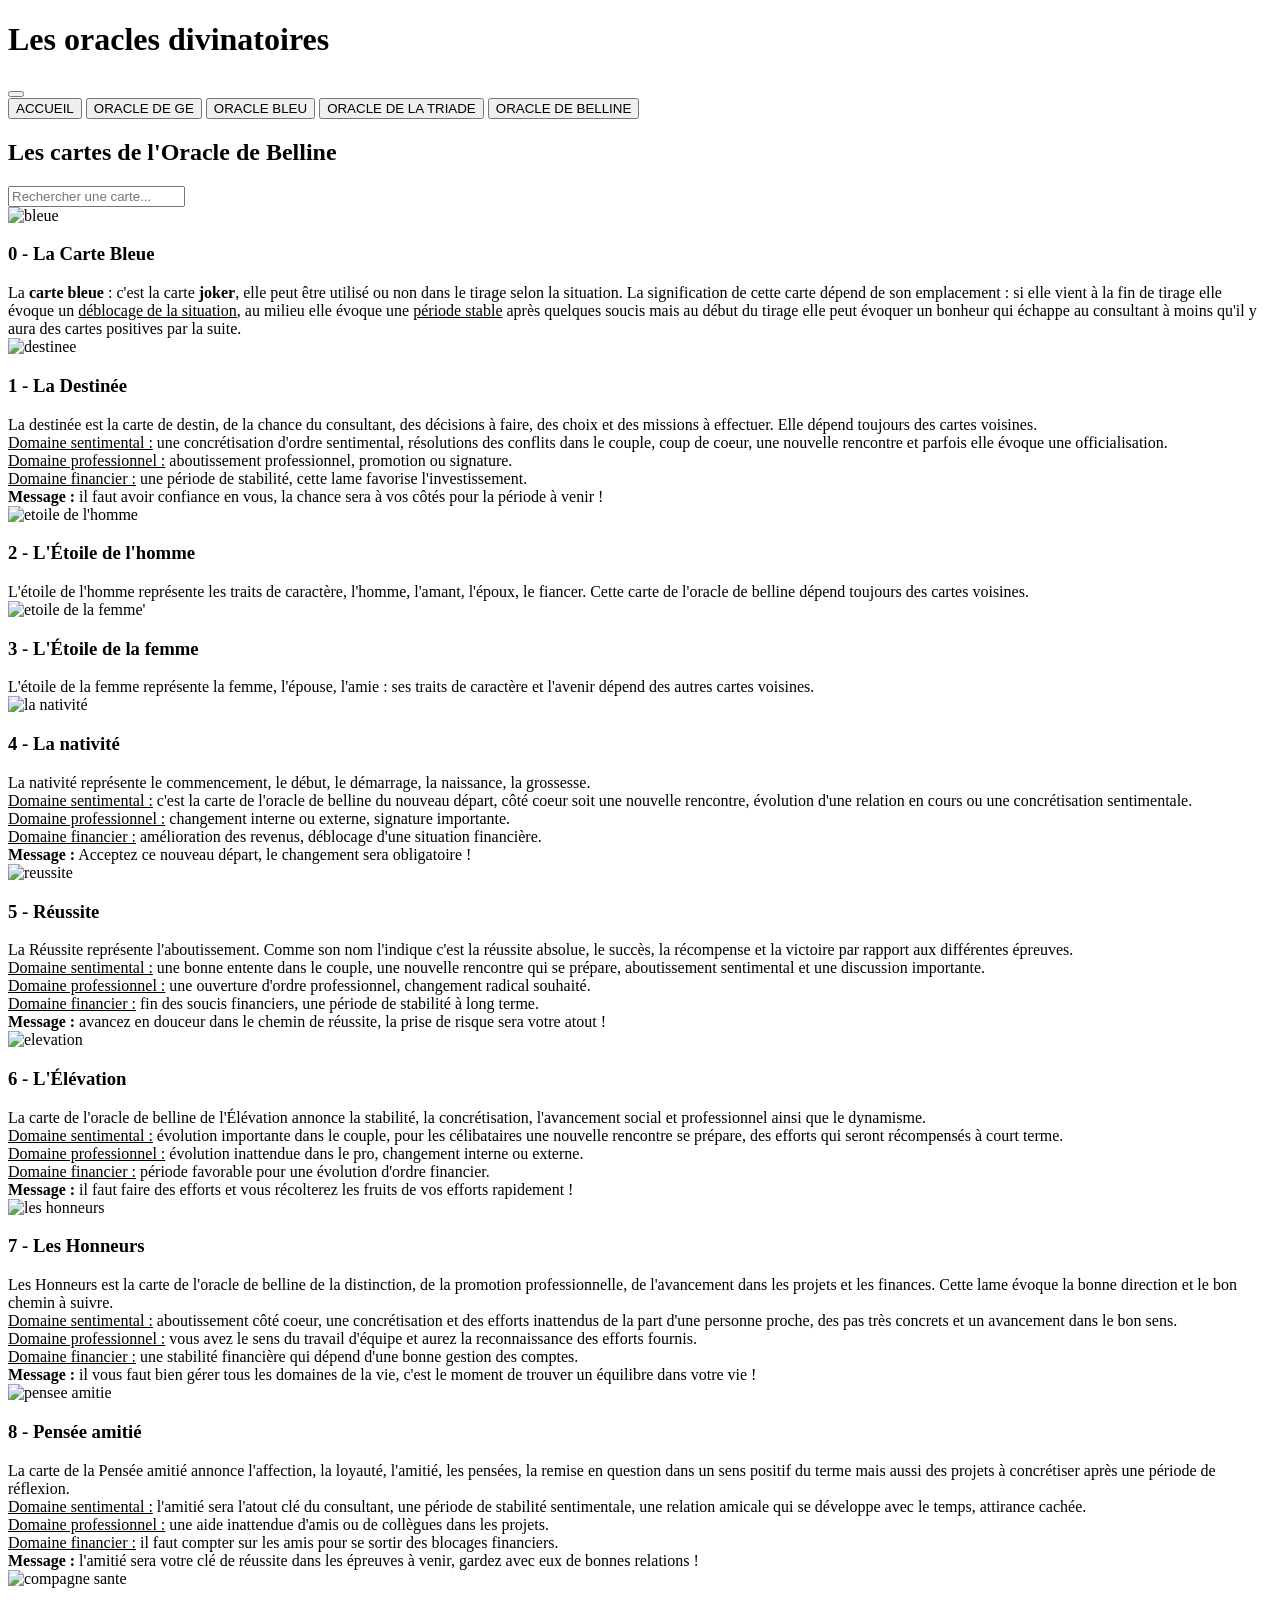
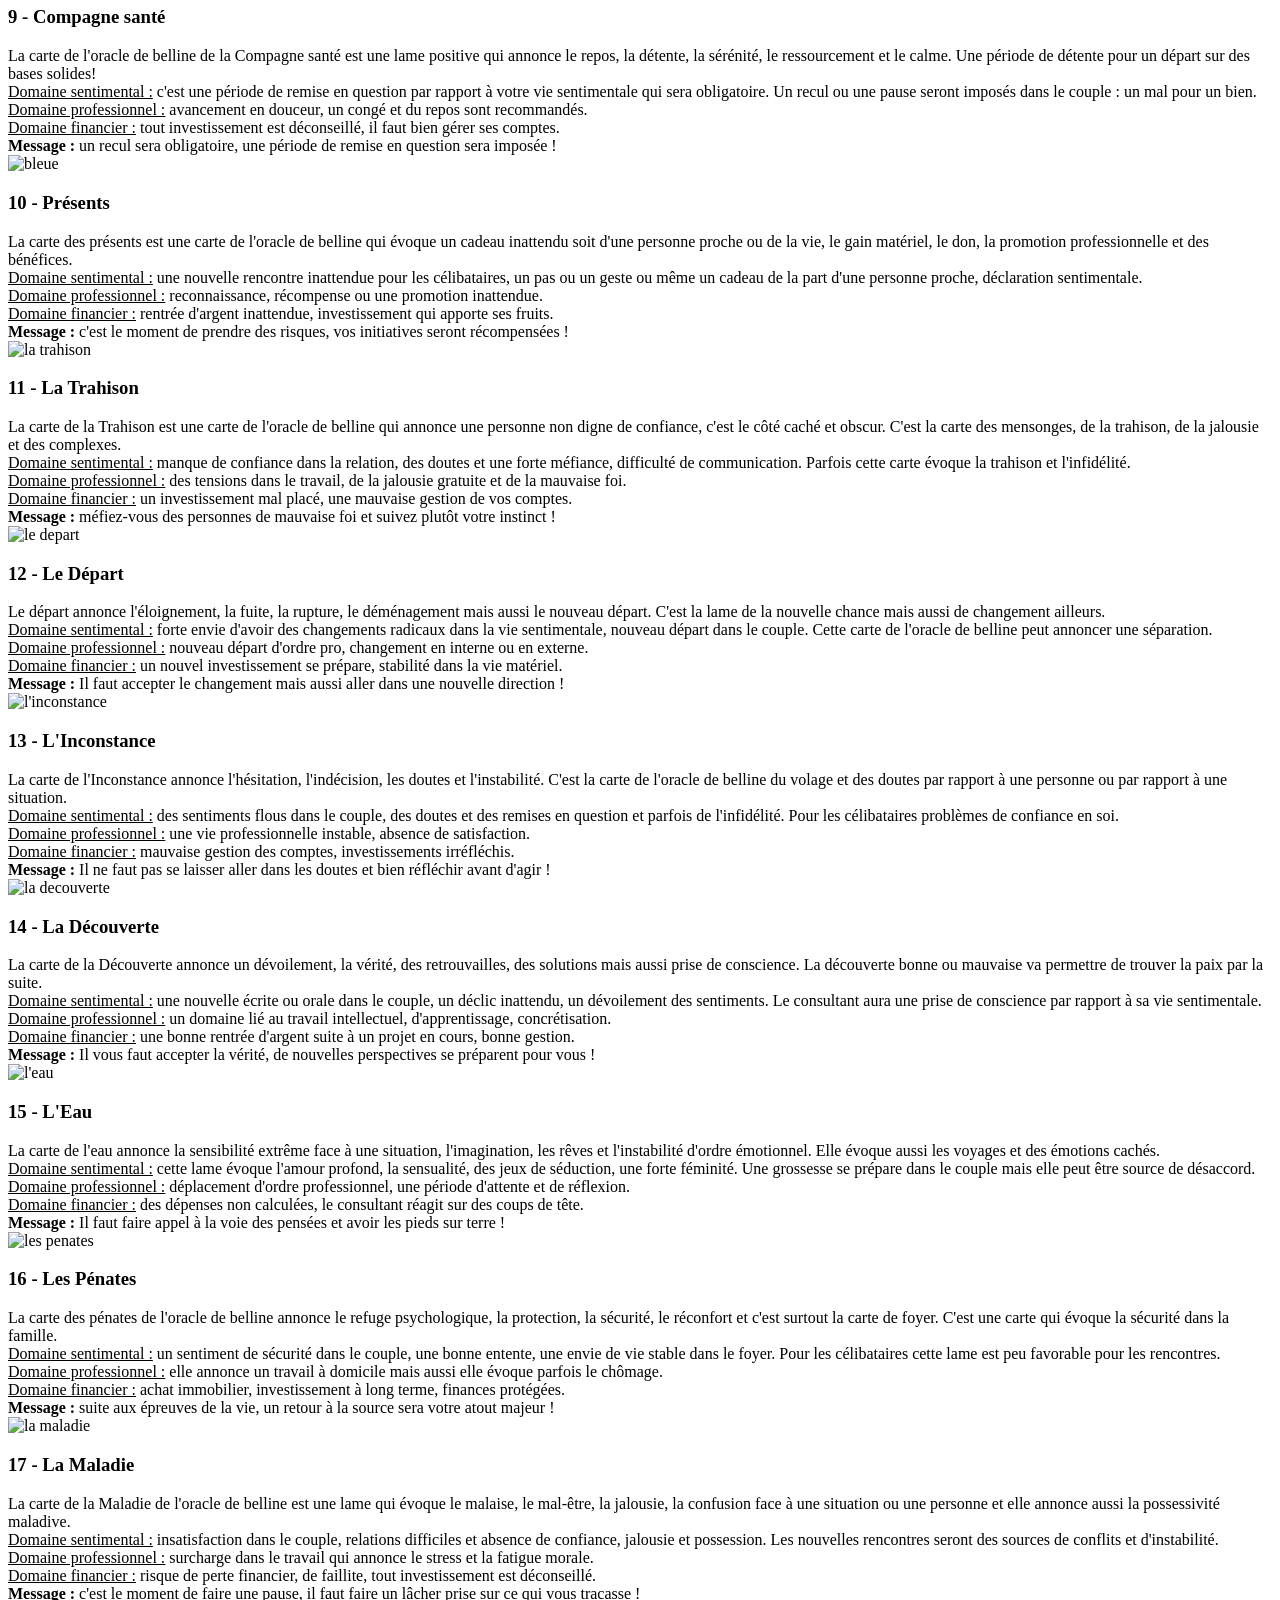
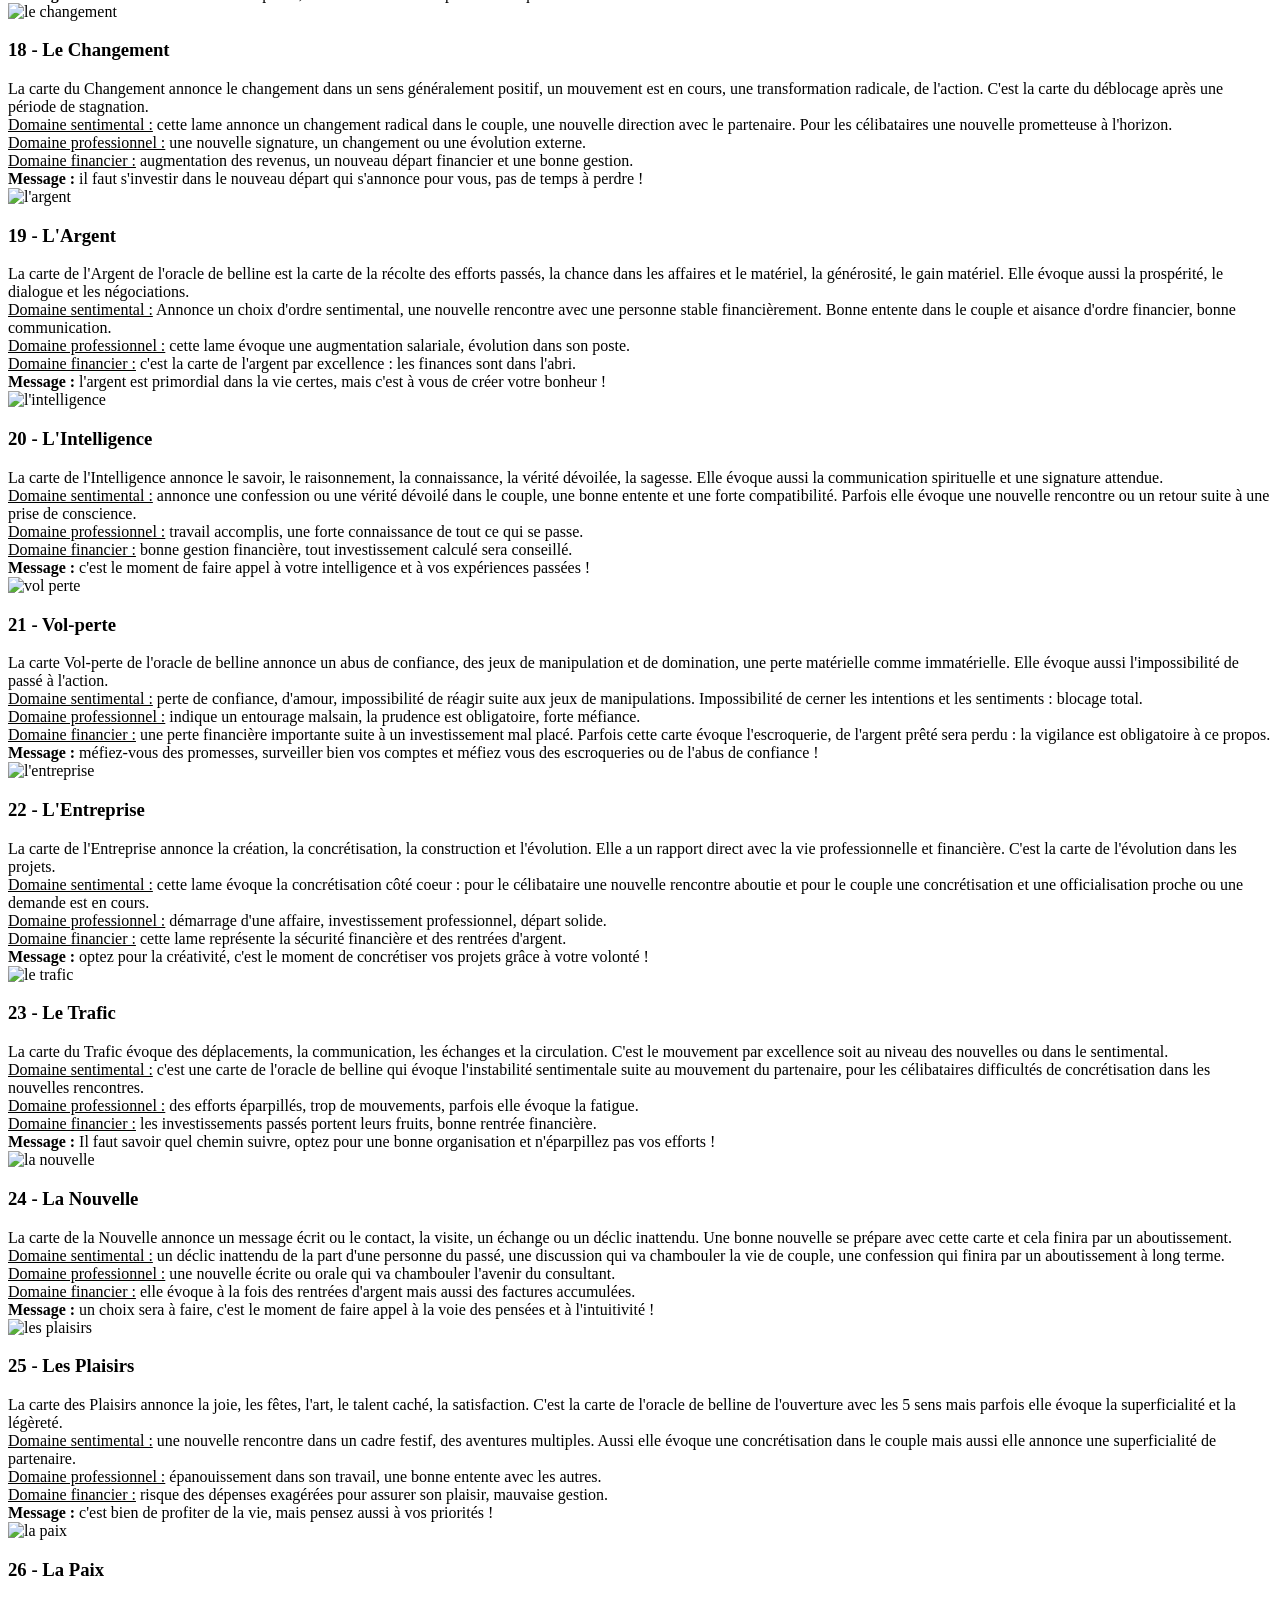
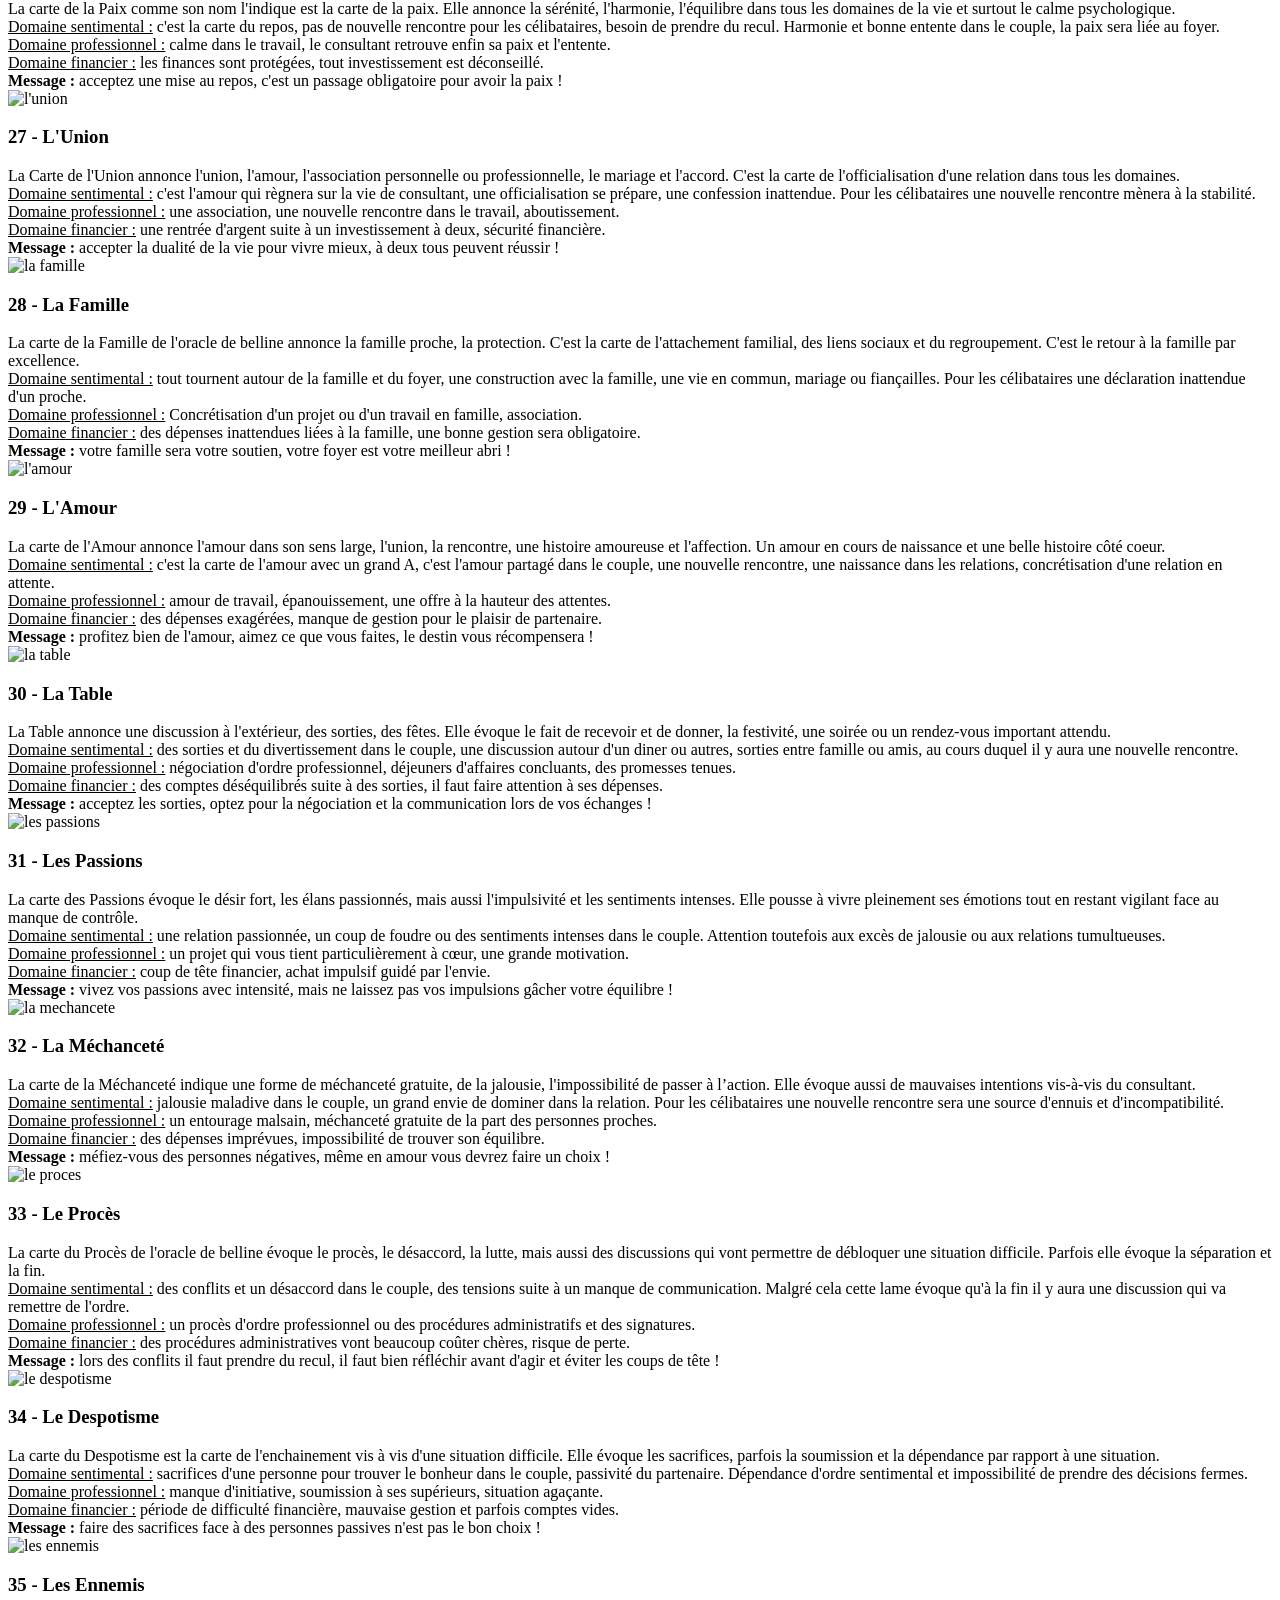
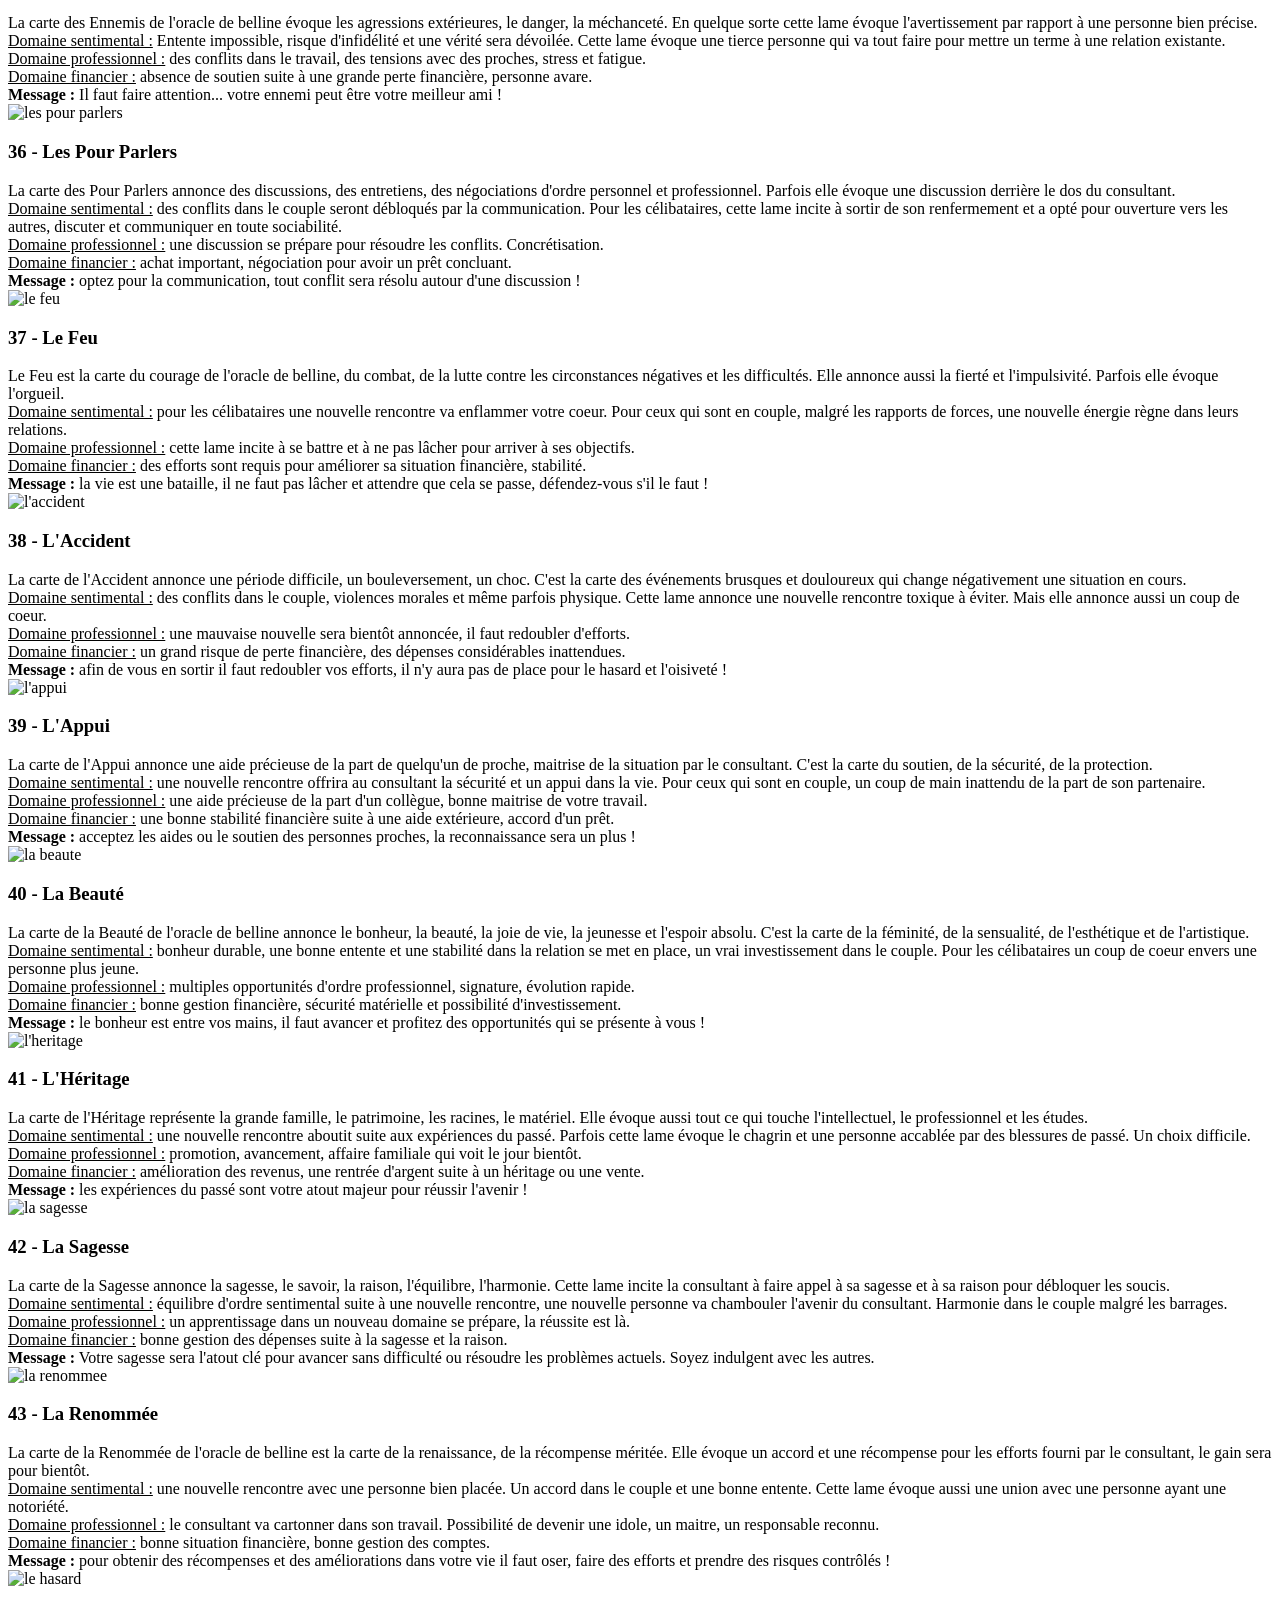
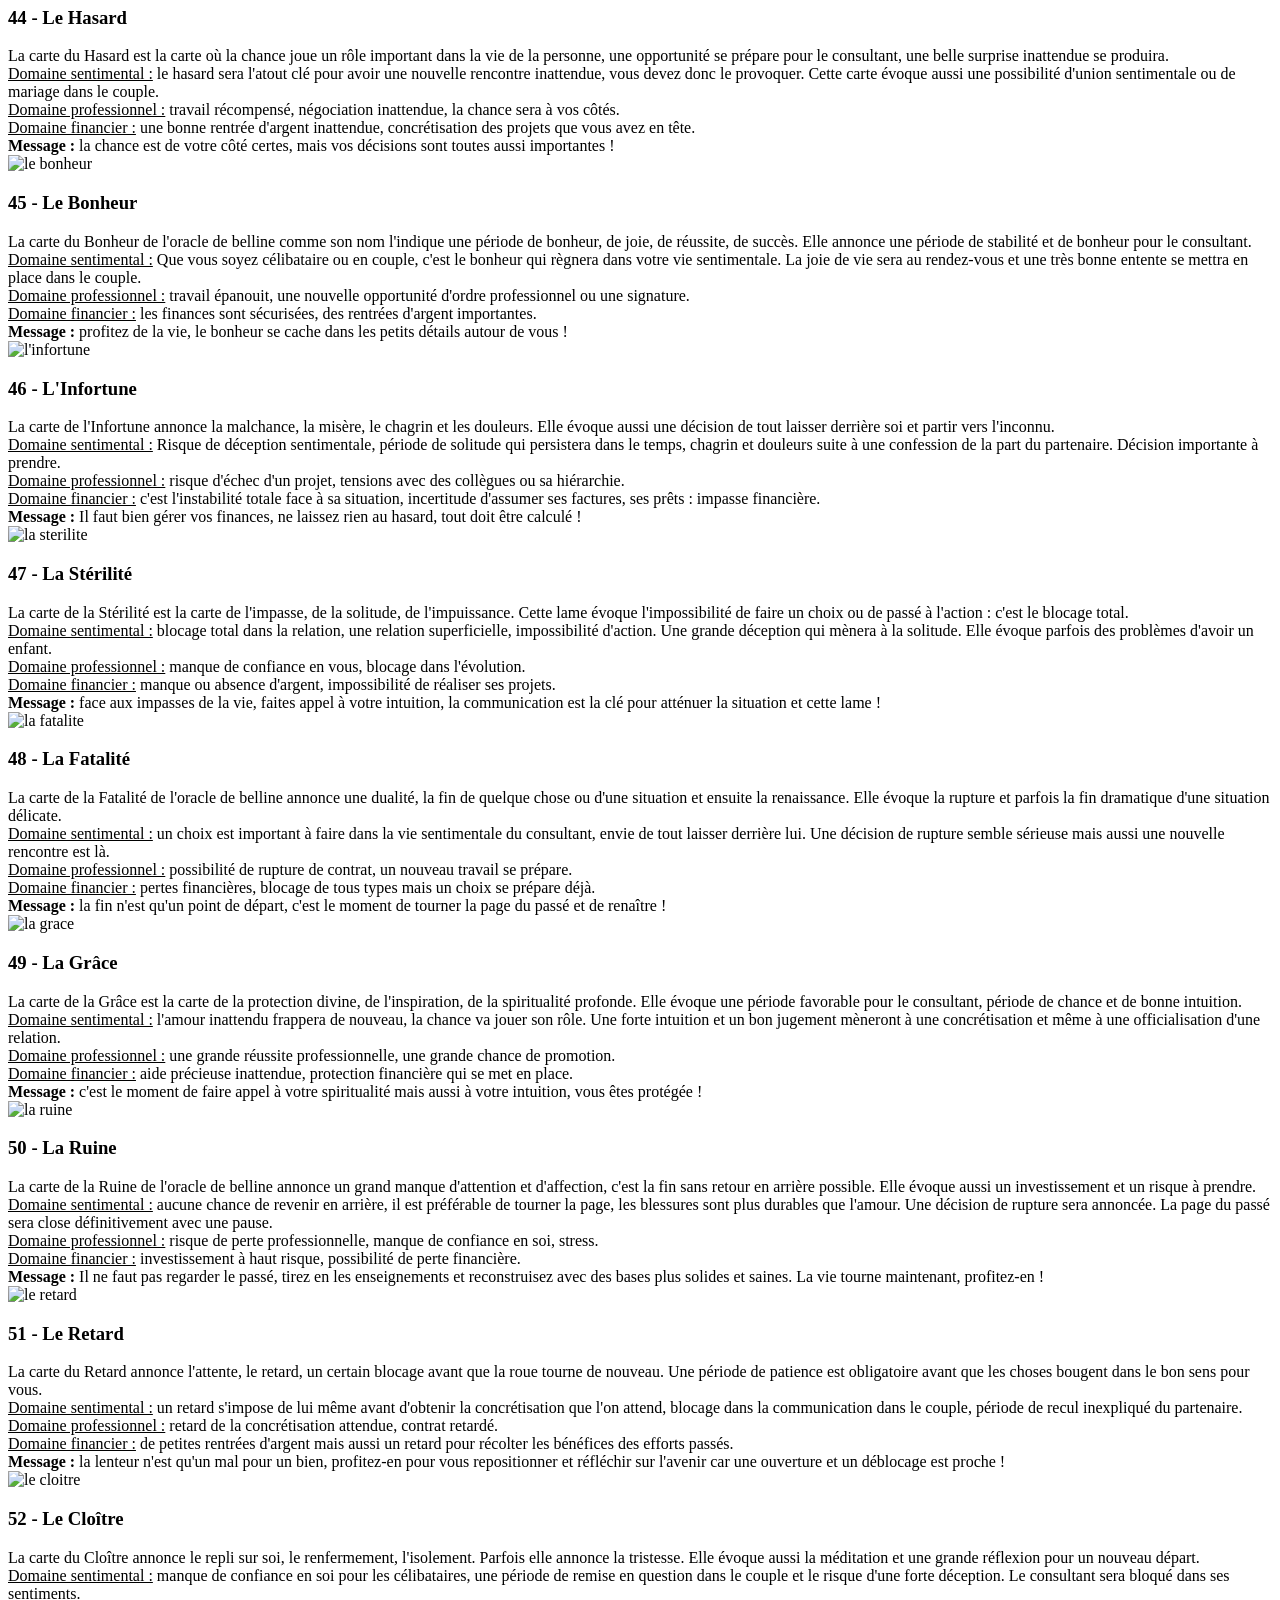
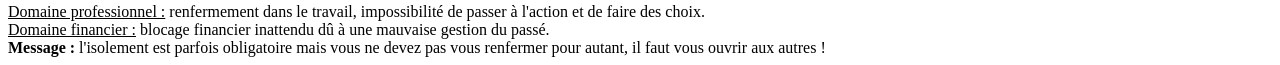
==== commit 1164800b: "Add files via upload" ====
--- a/belline.html
+++ b/belline.html
@@ -12,28 +12,22 @@
 
 
 <header>
-
     <h1>Les oracles divinatoires</h1>
-
+    
+    <!-- Bouton Burger -->
+    <button class="burger-btn" aria-label="Ouvrir le menu">
+        <span></span>
+        <span></span>
+        <span></span>
+    </button>
 
     <nav id="menu">
-        <a href="index.html">
-        <button>ACCEUIL</button>
-        </a> 
-        <a href="ge.html">
-        <button>ORACLE DE GE</button>
-        </a>
-        <a href="bleu.html">
-        <button>ORACLE BLEU</button>
-        </a>
-        <a href="triade.html">
-        <button>ORACLE DE LA TRIADE</button>
-        </a>
-        <a href="belline.html">
-        <button>ORACLE DE BELLINE</button>
-        </a>
+        <a href="index.html"><button>ACCUEIL</button></a> 
+        <a href="ge.html"><button>ORACLE DE GE</button></a>
+        <a href="bleu.html"><button>ORACLE BLEU</button></a>
+        <a href="triade.html"><button>ORACLE DE LA TRIADE</button></a>
+        <a href="belline.html"><button>ORACLE DE BELLINE</button></a>
     </nav>
-
 </header>
 
 <h2 class="h2home">Les cartes de l'Oracle de Belline</h2>
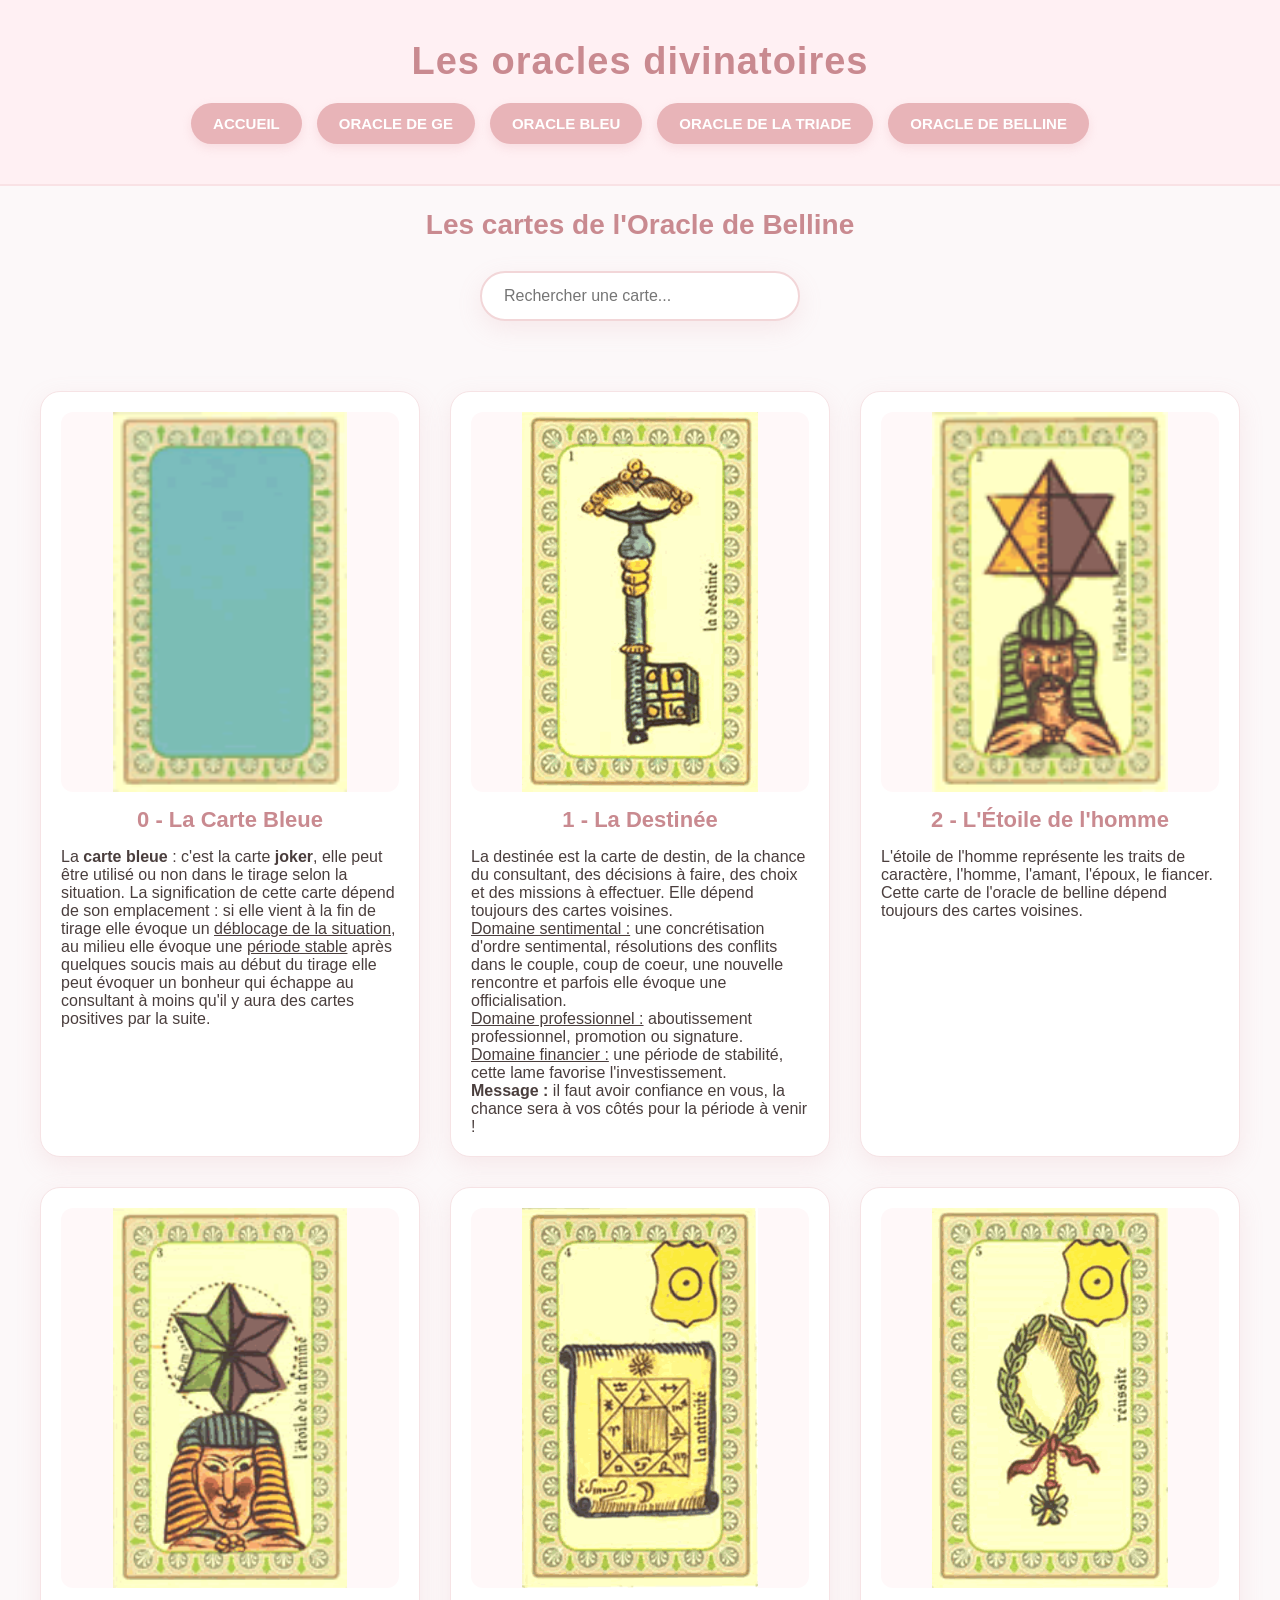
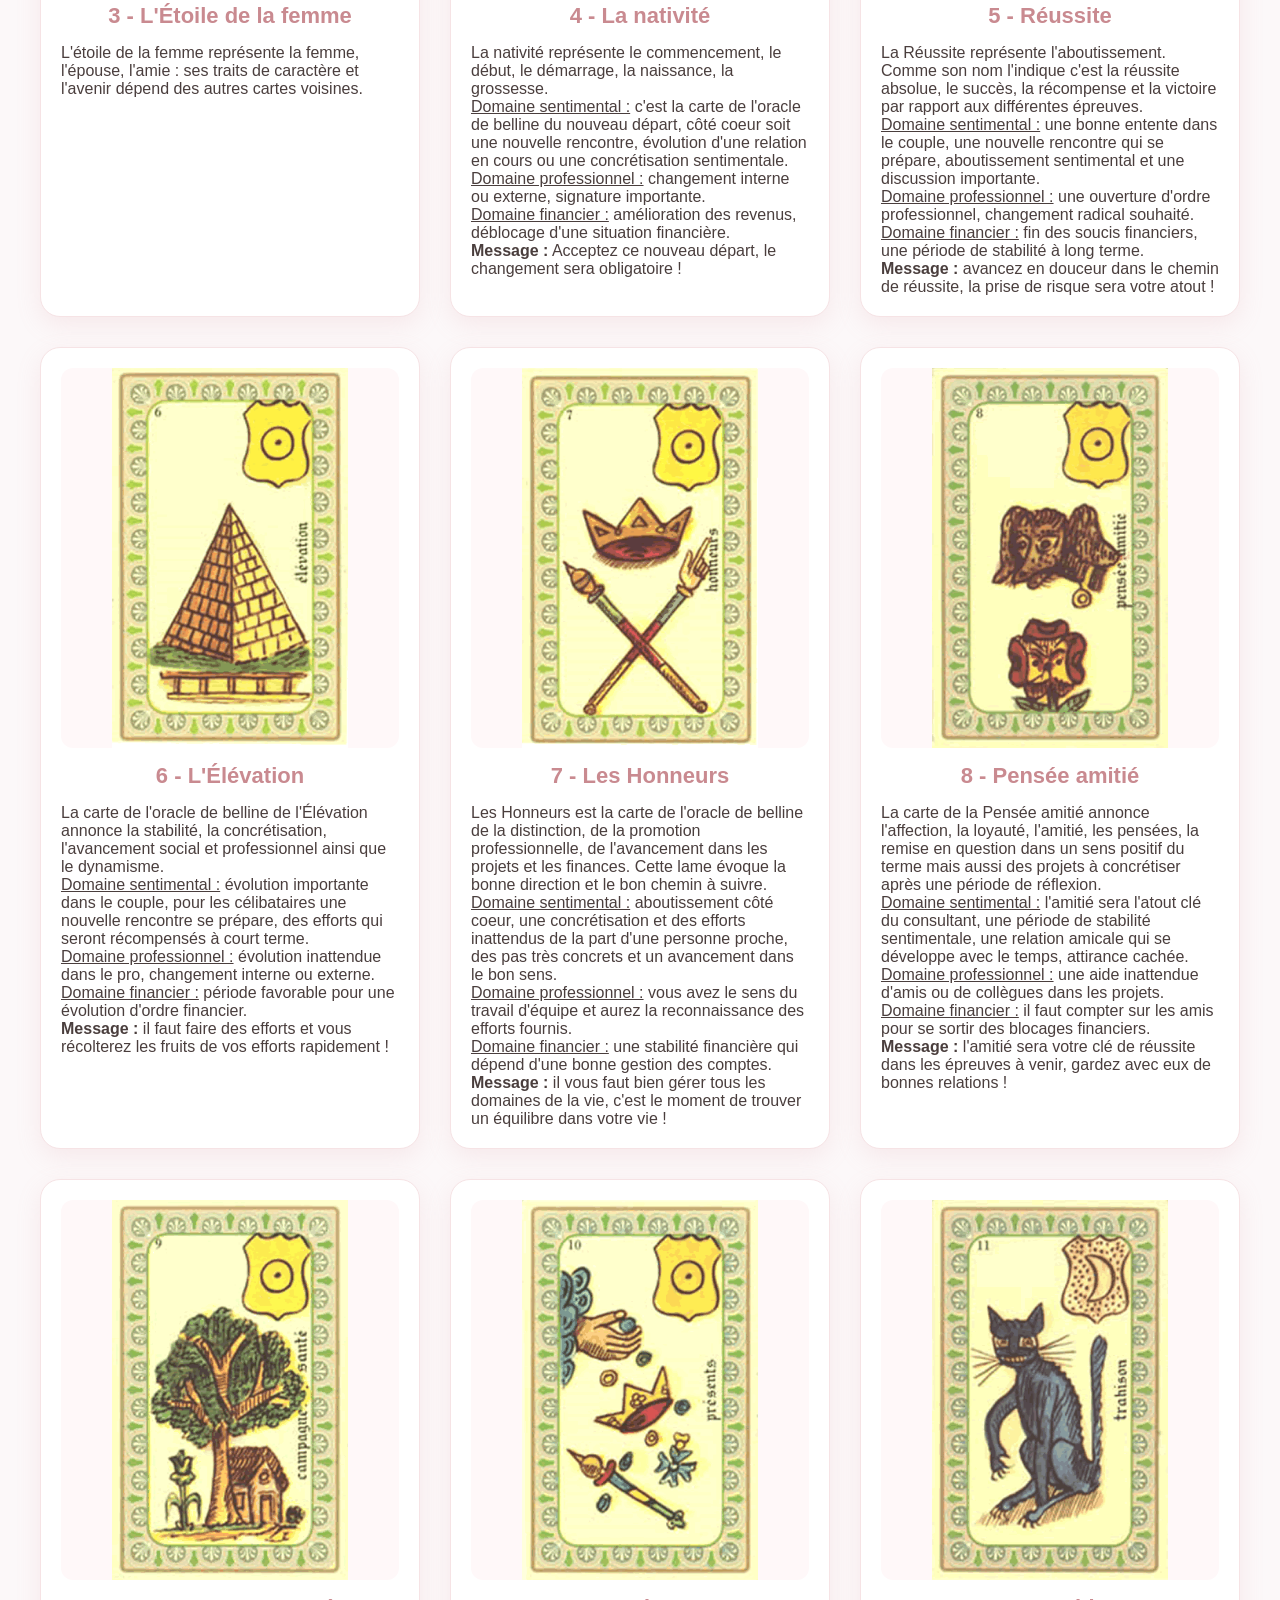
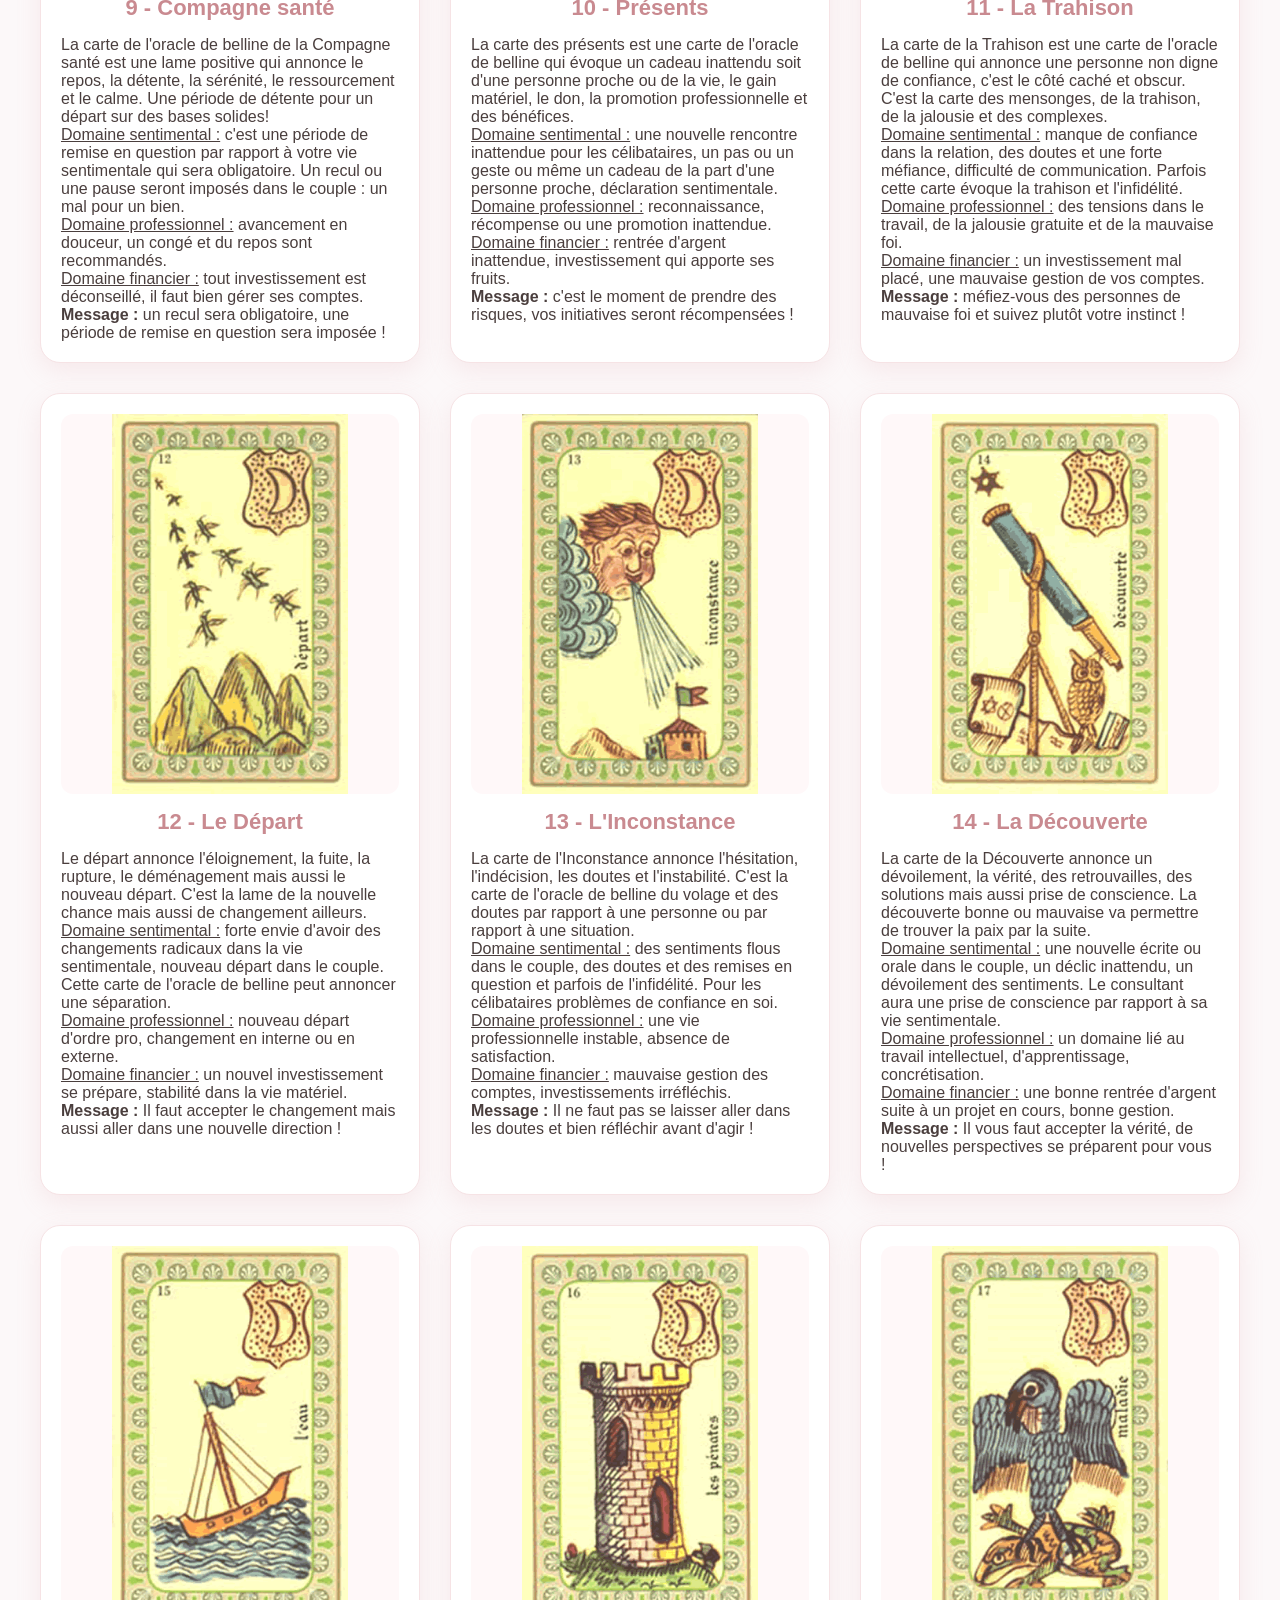
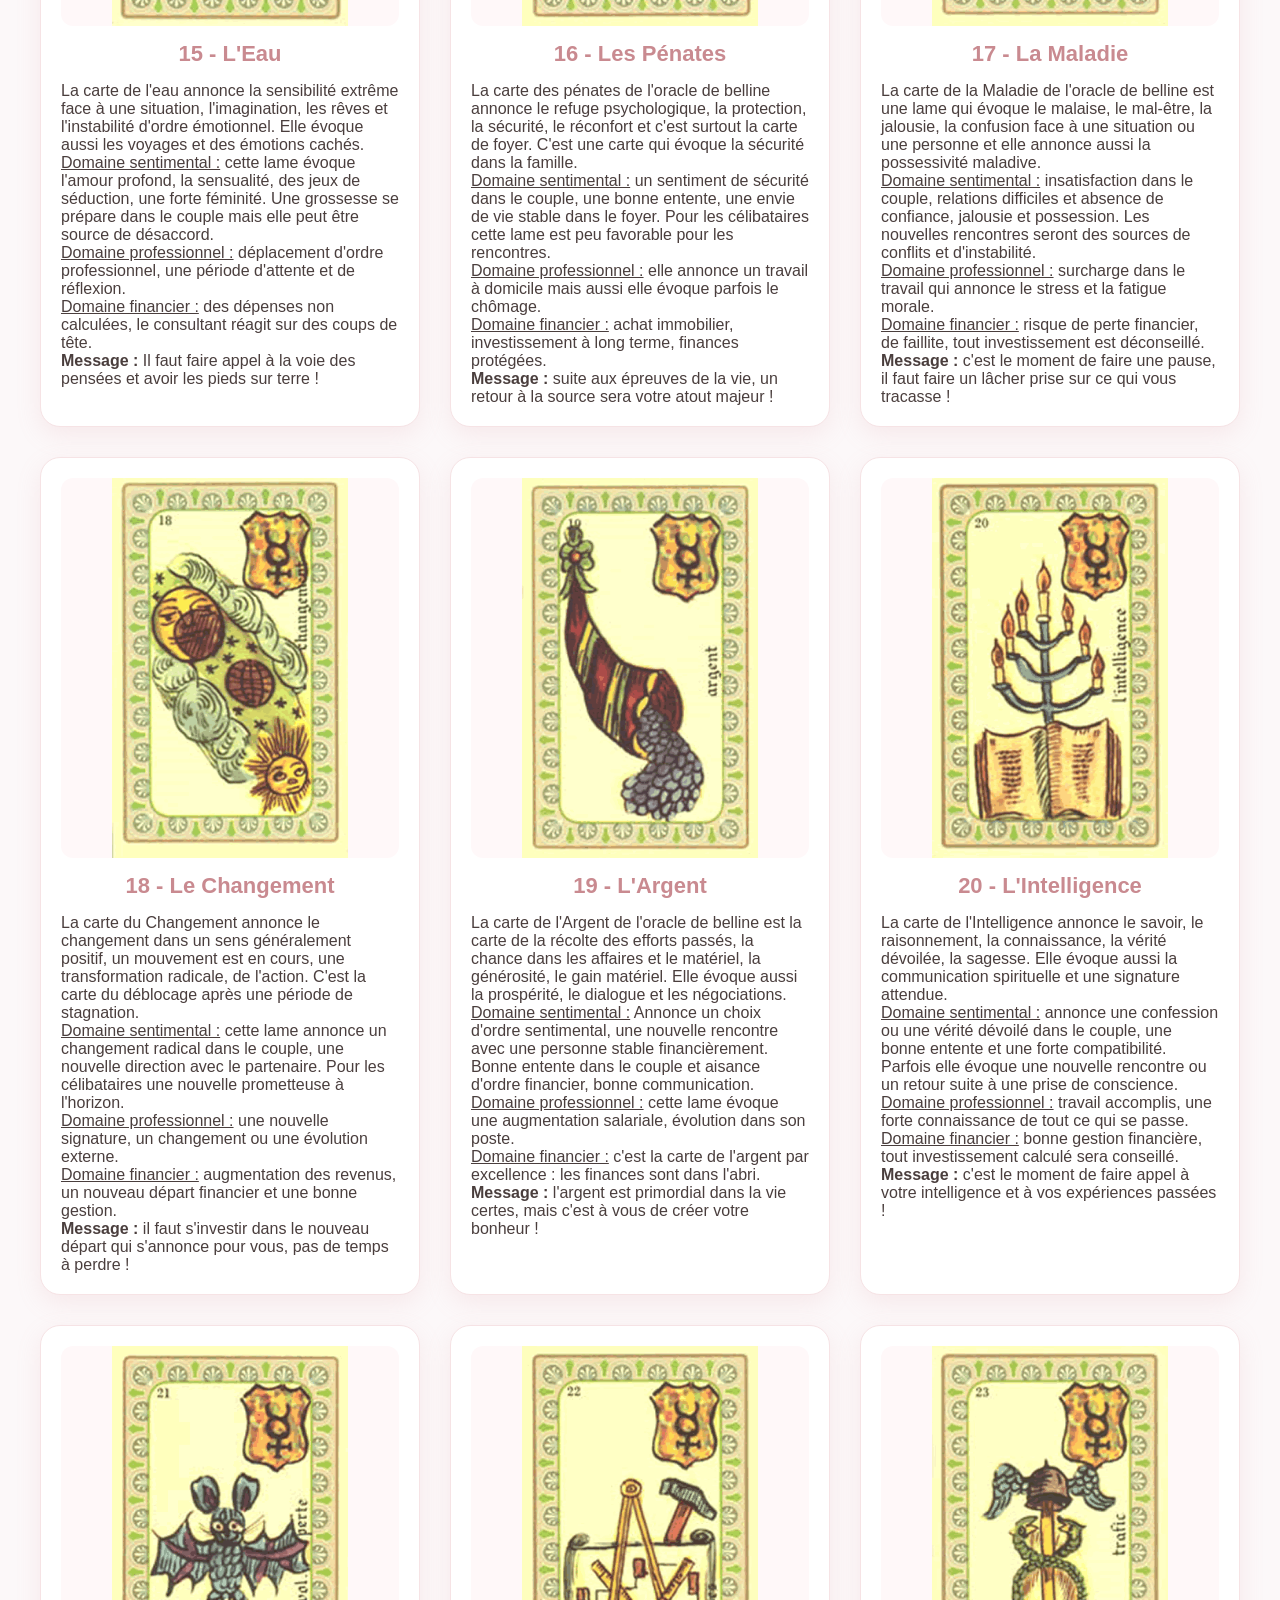
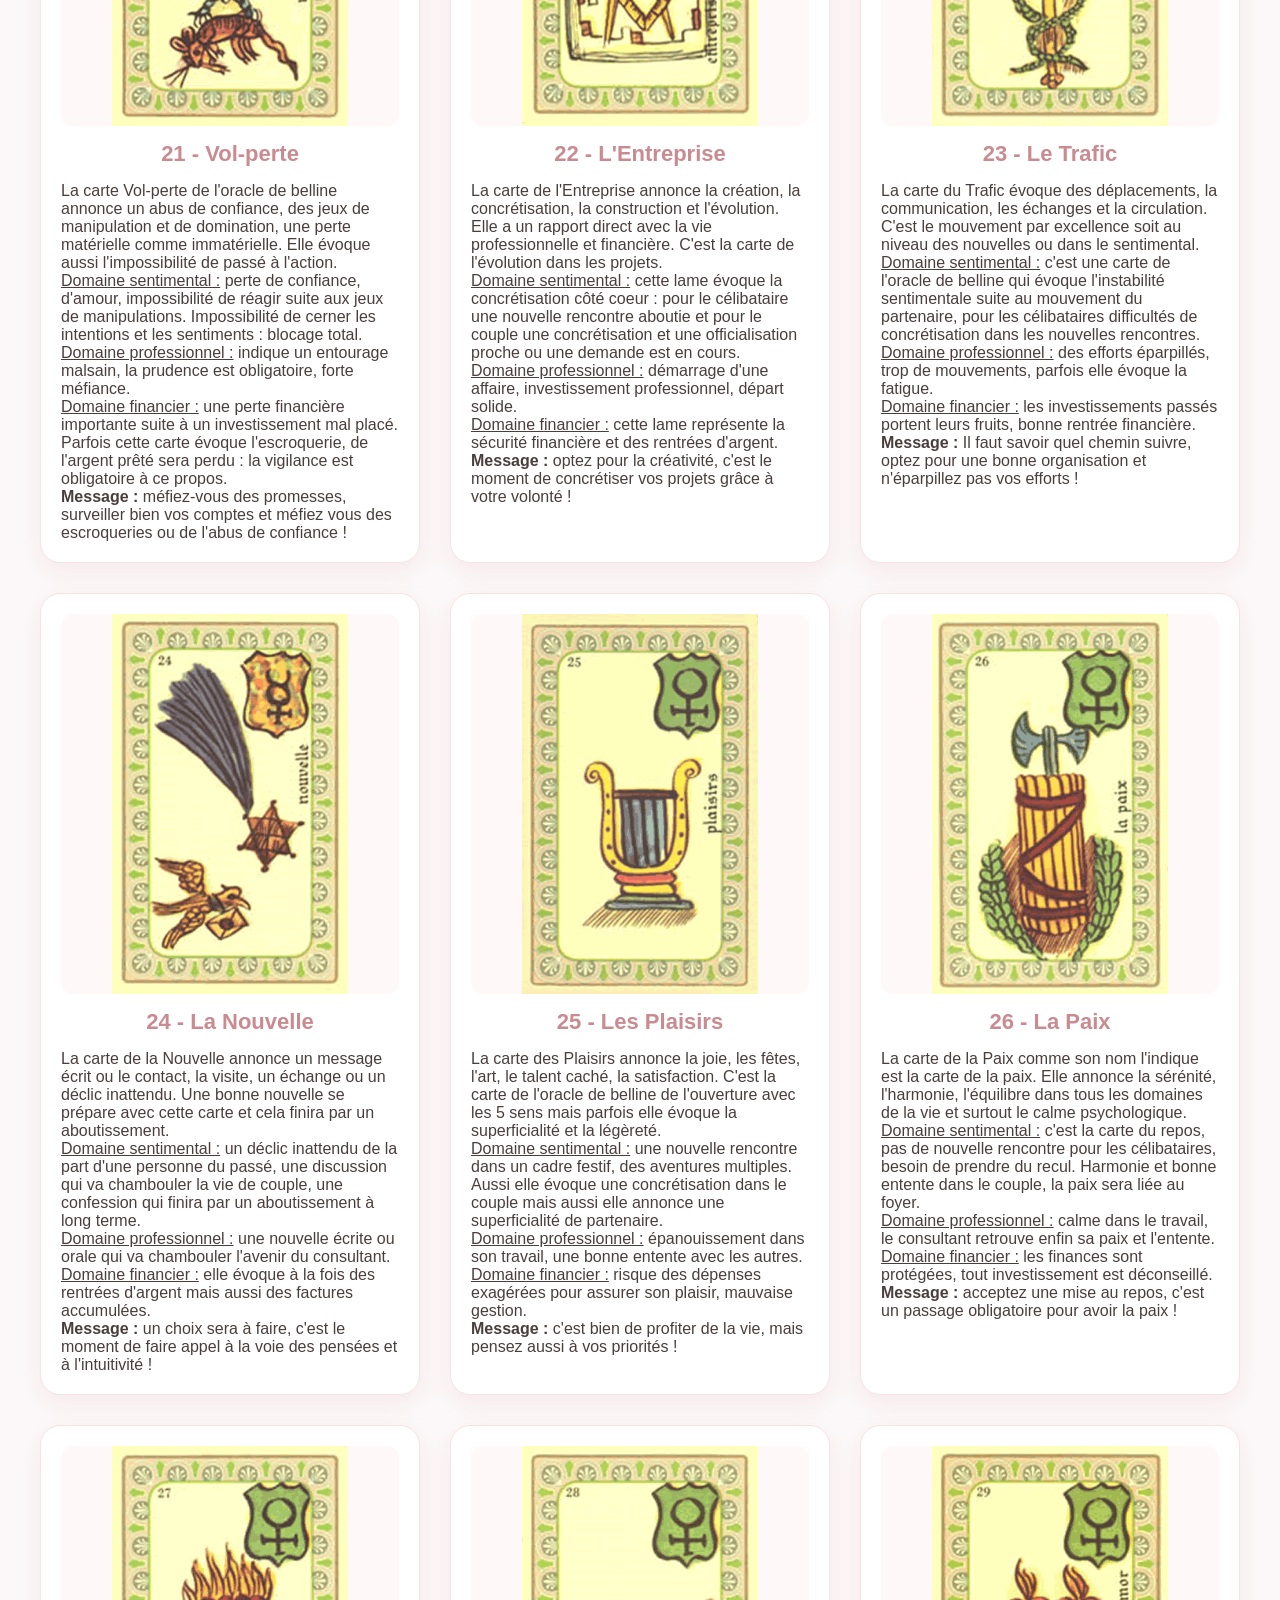
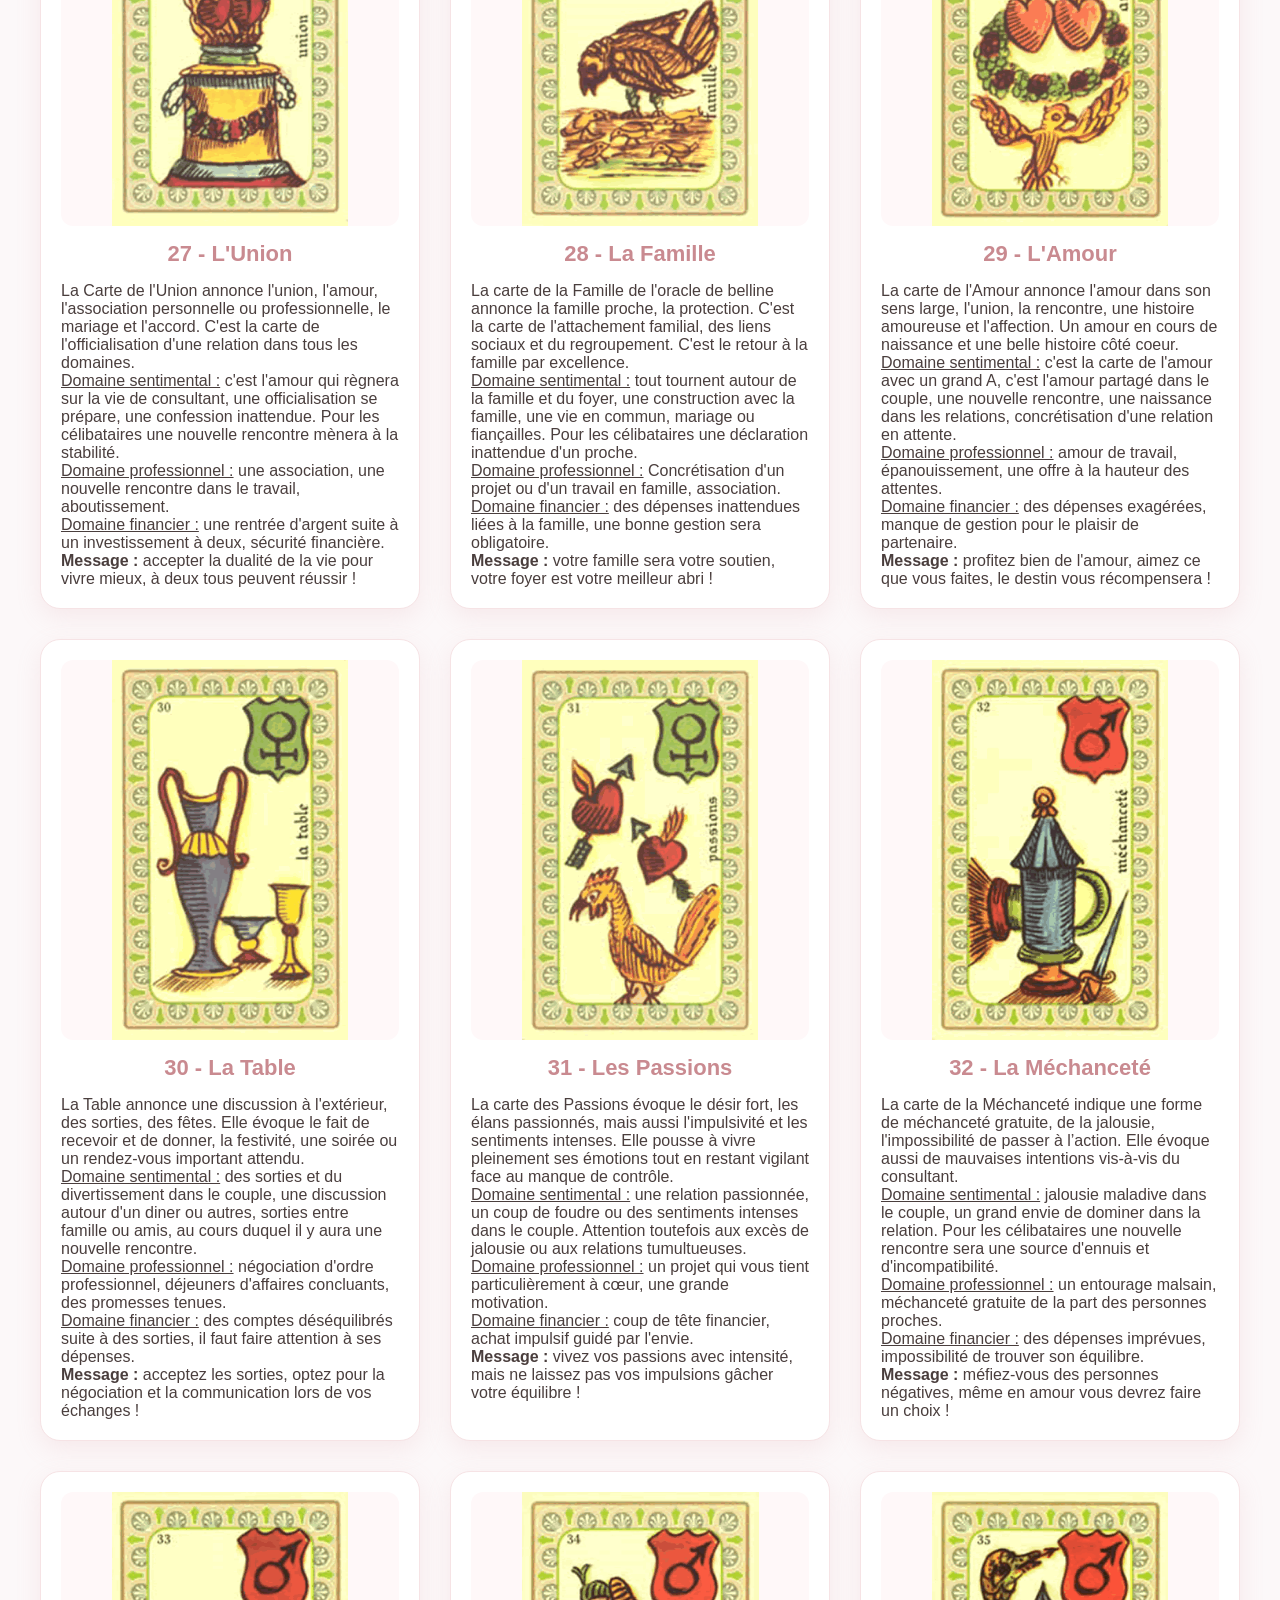
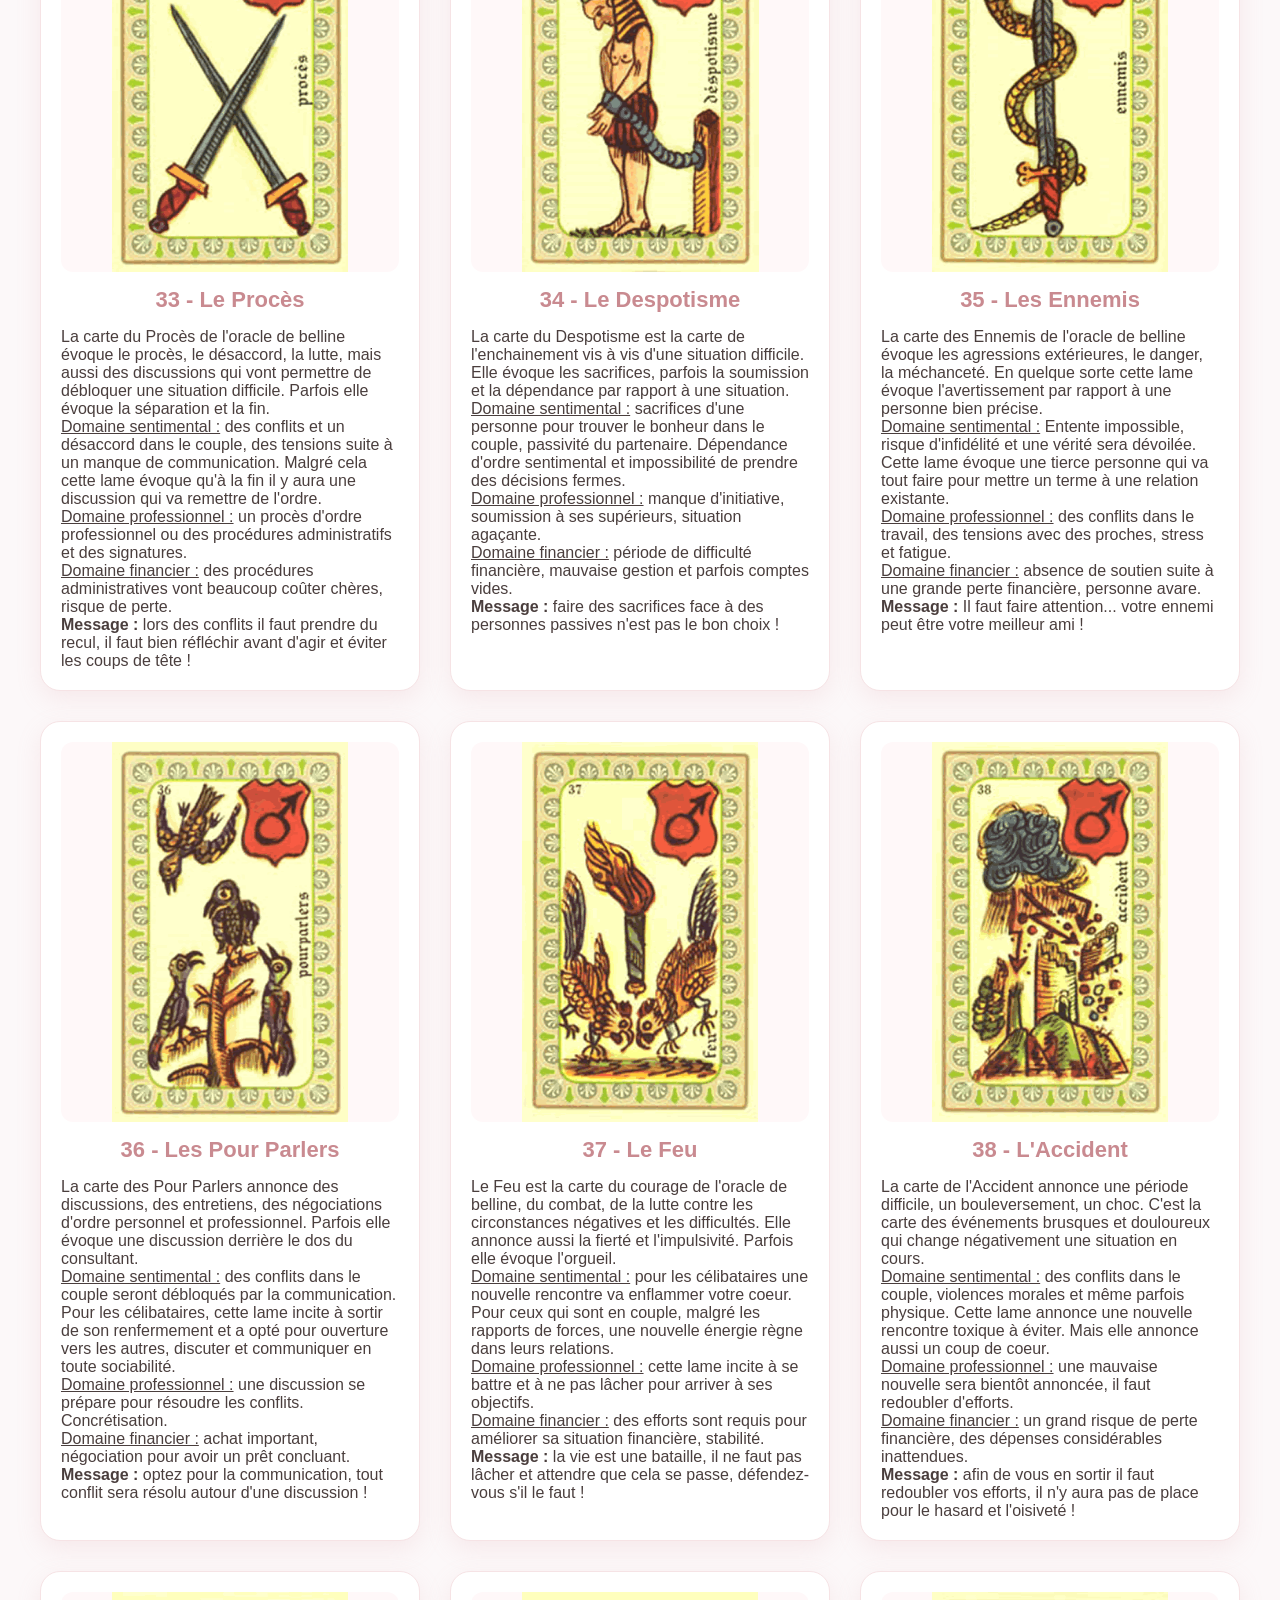
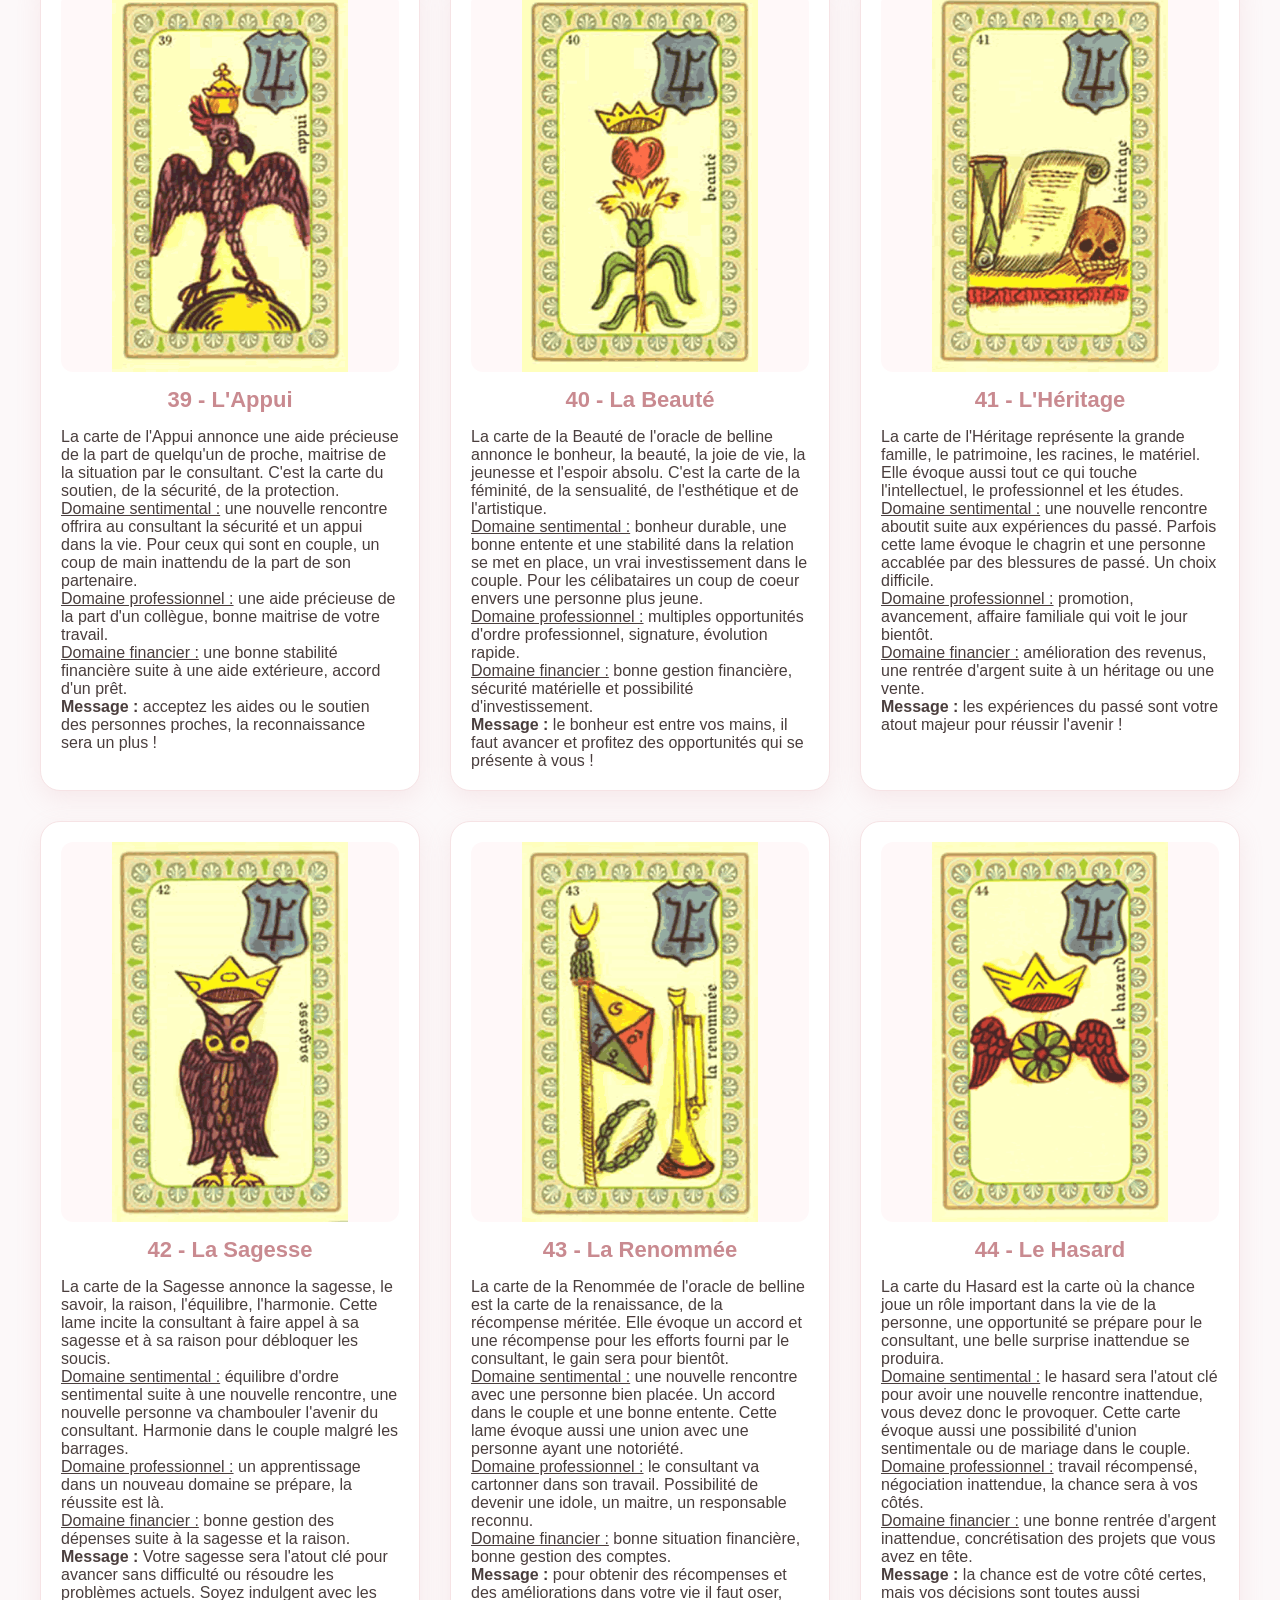
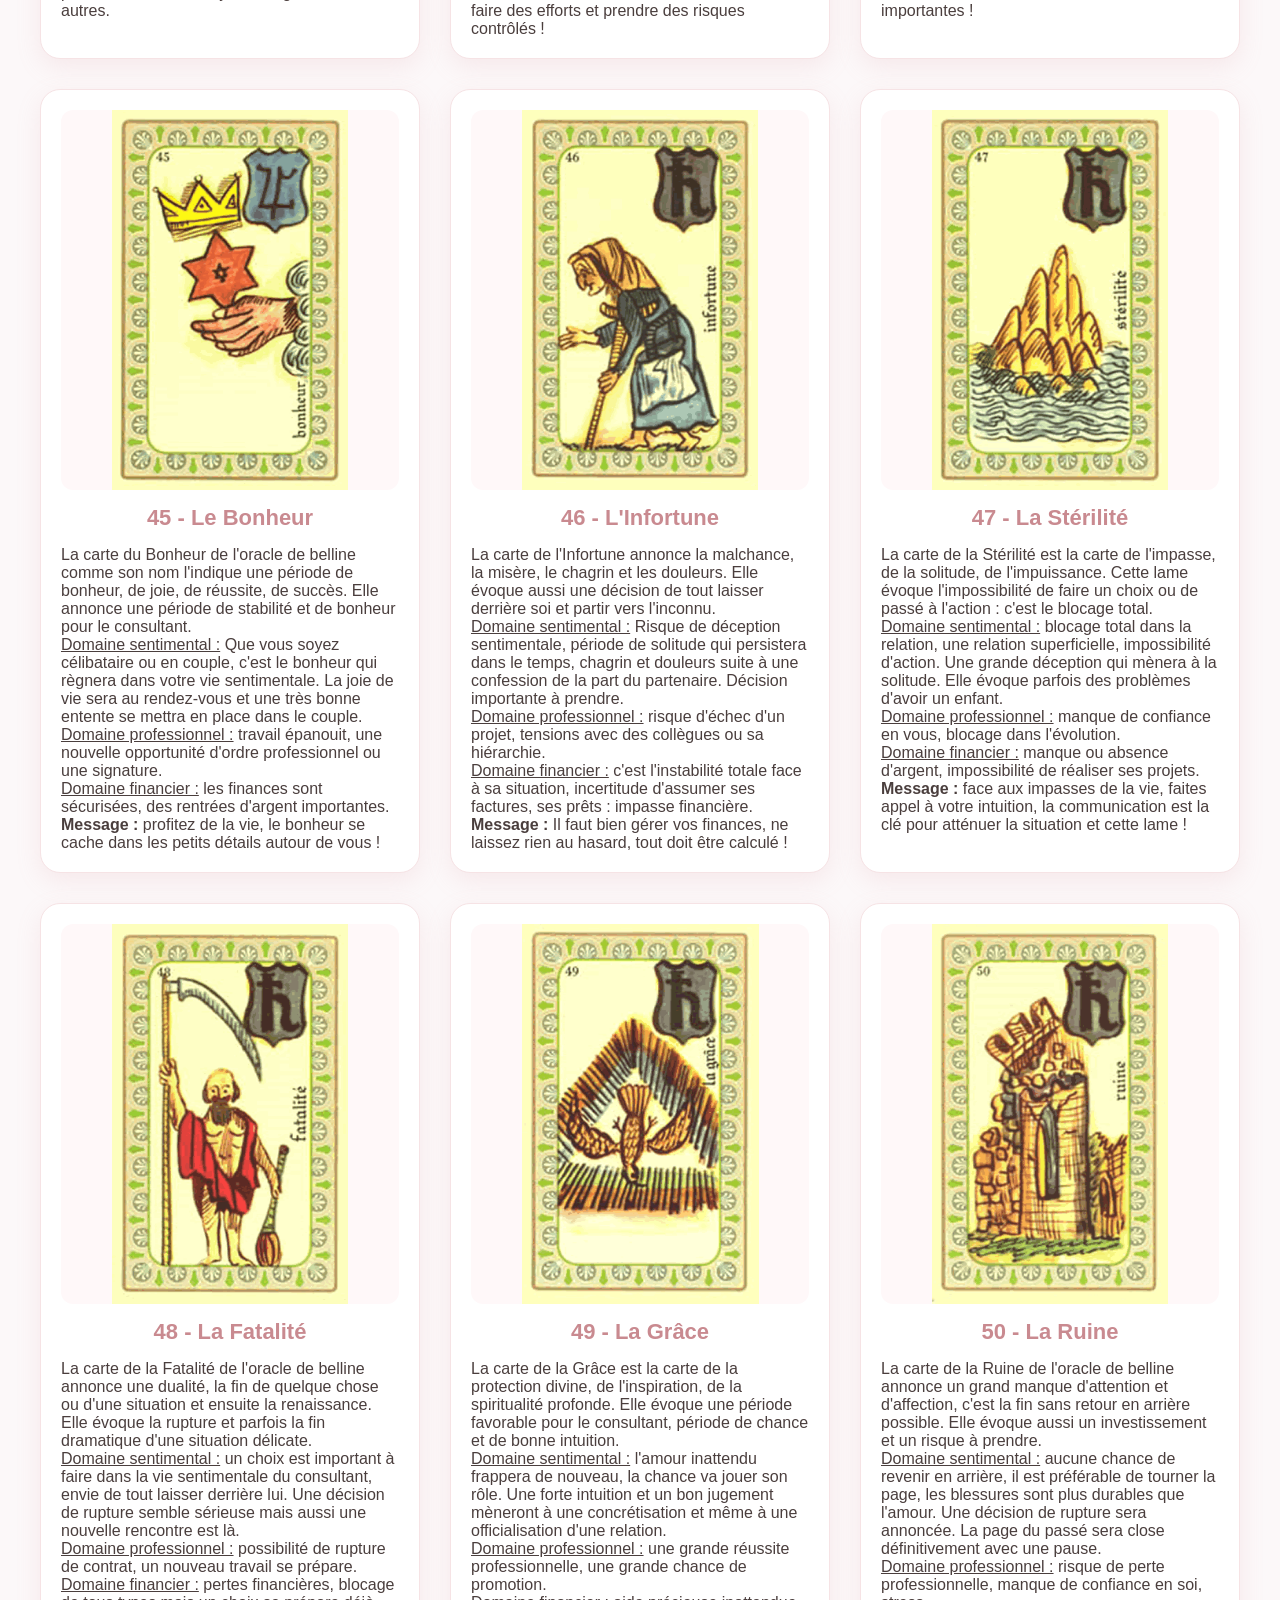
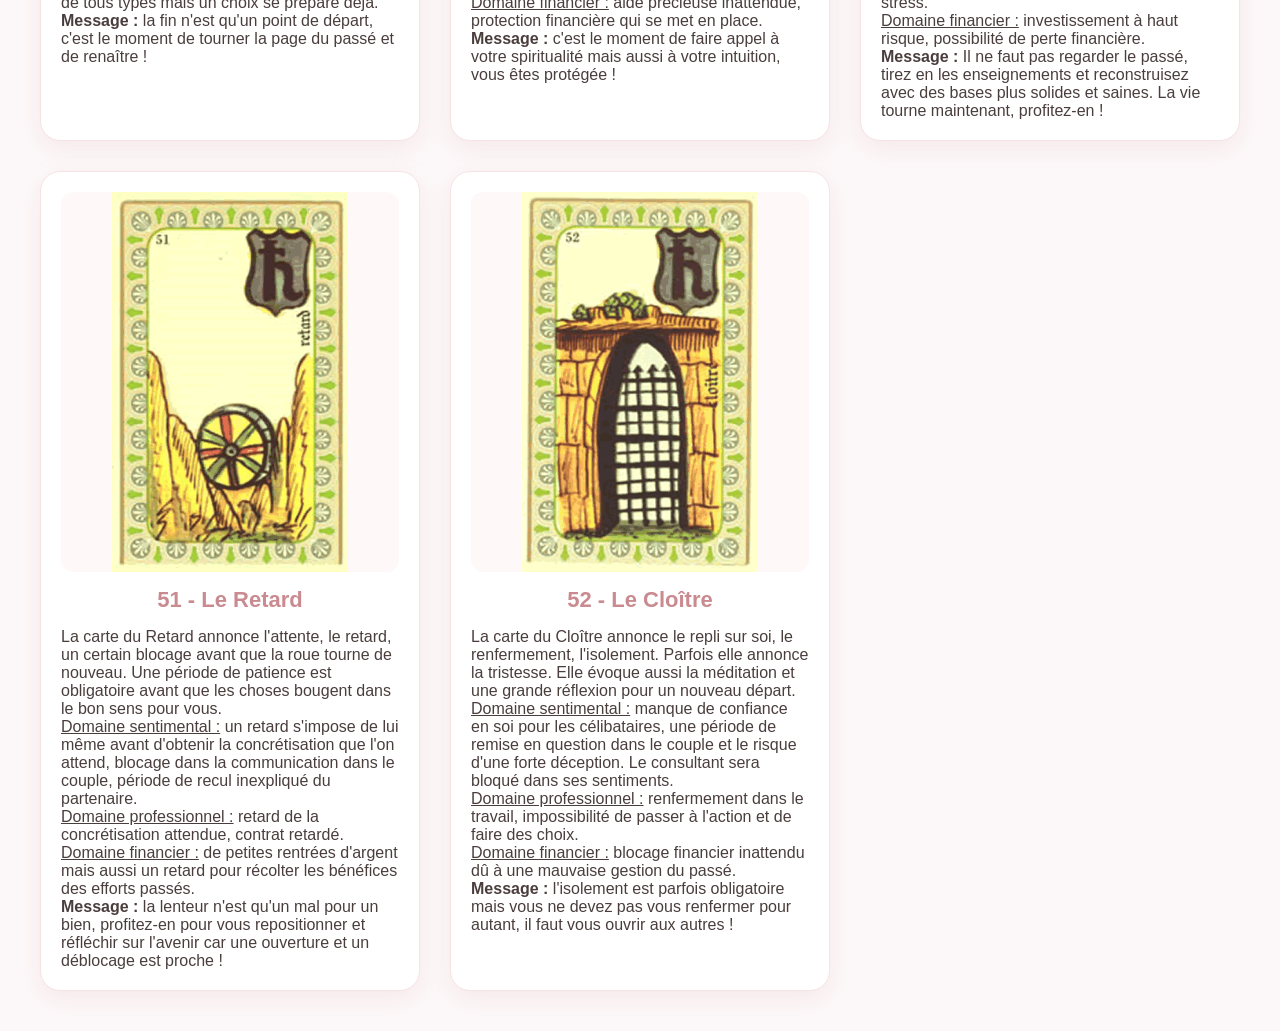
==== commit 57d838f6: "Update belline.html" ====
--- a/belline.html
+++ b/belline.html
@@ -44,7 +44,7 @@
 
 <div class="cartes">
 
-<div class="carte" data-nom="carte bleue">
+<div class="carte" data-nom="0 carte bleue">
     <div class="carte-card">
         <img src="images/belline/02.png" alt="bleue">
         <h3>0 - La Carte Bleue</h3>
@@ -55,7 +55,7 @@
     </div>
 </div>
 
-<div class="carte" data-nom="la destinée">
+<div class="carte" data-nom="01 la destinée">
     <div class="carte-card">
         <img src="images/belline/01.png" alt="destinee">
         <h3>1 - La Destinée</h3>
@@ -69,7 +69,7 @@
     </div>
 </div>
 
-<div class="carte" data-nom="etoile de l'homme">
+<div class="carte" data-nom="02 etoile de l'homme">
     <div class="carte-card">
         <img src="images/belline/03.png" alt="etoile de l'homme">
         <h3>2 - L'Étoile de l'homme</h3>
@@ -78,7 +78,7 @@
     </div>
 </div>
 
-<div class="carte" data-nom="etoile de la femme">
+<div class="carte" data-nom="03 etoile de la femme">
     <div class="carte-card">
         <img src="images/belline/04.png" alt="etoile de la femme'">
        <h3>3 - L'Étoile de la femme</h3>
@@ -86,7 +86,7 @@
     </div>
 </div>
 
-<div class="carte" data-nom="la nativité">
+<div class="carte" data-nom="04 la nativité">
     <div class="carte-card">
         <img src="images/belline/05.png" alt="la nativité">
         <h3>4 - La nativité</h3>
@@ -98,7 +98,7 @@
     </div>
 </div>
 
-<div class="carte" data-nom="réussite">
+<div class="carte" data-nom="05 réussite">
     <div class="carte-card">
         <img src="images/belline/06.png" alt="reussite">
         <h3>5 - Réussite</h3>
@@ -111,7 +111,7 @@
     </div>
 </div>
 
-<div class="carte" data-nom="l'elevation">
+<div class="carte" data-nom="06 l'elevation">
     <div class="carte-card">
         <img src="images/belline/07.png" alt="elevation">
         <h3>6 - L'Élévation</h3>
@@ -124,7 +124,7 @@
     </div>
 </div>
 
-<div class="carte" data-nom="les honneurs">
+<div class="carte" data-nom="07 les honneurs">
     <div class="carte-card">
         <img src="images/belline/08.png" alt="les honneurs">
         <h3>7 - Les Honneurs</h3>
@@ -136,7 +136,7 @@
     </div>
 </div>
 
-<div class="carte" data-nom="pensee amitie">
+<div class="carte" data-nom="08 pensee amitie">
     <div class="carte-card">
         <img src="images/belline/09.png" alt="pensee amitie">
         <h3>8 - Pensée amitié</h3>
@@ -150,7 +150,7 @@
     </div>
 </div>
 
-<div class="carte" data-nom="compagne sante">
+<div class="carte" data-nom="09 compagne sante">
     <div class="carte-card">
         <img src="images/belline/10.png" alt="compagne sante">
         <h3>9 - Compagne santé</h3>
@@ -164,7 +164,7 @@
     </div>
 </div>
 
-<div class="carte" data-nom="réussite">
+<div class="carte" data-nom="10 presents">
     <div class="carte-card">
         <img src="images/belline/11.png" alt="bleue">
         <h3>10 - Présents</h3>
@@ -178,7 +178,7 @@
     </div>
 </div>
 
-<div class="carte" data-nom="la trahison">
+<div class="carte" data-nom="11 la trahison">
     <div class="carte-card">
         <img src="images/belline/12.png" alt="la trahison">
         <h3>11 - La Trahison</h3>
@@ -190,7 +190,7 @@
     </div>
 </div>
 
-<div class="carte" data-nom="le depart">
+<div class="carte" data-nom="12 le depart">
     <div class="carte-card">
         <img src="images/belline/13.png" alt="le depart">
         <h3>12 - Le Départ</h3>
@@ -202,7 +202,7 @@
     </div>
 </div>
 
-<div class="carte" data-nom="l'inconstance">
+<div class="carte" data-nom="13 l'inconstance">
     <div class="carte-card">
         <img src="images/belline/14.png" alt="l'inconstance">
         <h3>13 - L'Inconstance</h3>
@@ -214,7 +214,7 @@
     </div>
 </div>
 
-<div class="carte" data-nom="la decouverte">
+<div class="carte" data-nom="14 la decouverte">
     <div class="carte-card">
         <img src="images/belline/15.png" alt="la decouverte">
         <h3>14 - La Découverte</h3>
@@ -226,7 +226,7 @@
     </div>
 </div>
 
-<div class="carte" data-nom="l'eau">
+<div class="carte" data-nom="15 l'eau">
     <div class="carte-card">
         <img src="images/belline/16.png" alt="l'eau">
         <h3>15 - L'Eau</h3>
@@ -238,7 +238,7 @@
     </div>
 </div>
 
-<div class="carte" data-nom="les penates">
+<div class="carte" data-nom="16 les penates">
     <div class="carte-card">
         <img src="images/belline/17.png" alt="les penates">
         <h3>16 - Les Pénates</h3>
@@ -250,7 +250,7 @@
     </div>
 </div>
 
-<div class="carte" data-nom="la maladie">
+<div class="carte" data-nom="17 la maladie">
     <div class="carte-card">
         <img src="images/belline/18.png" alt="la maladie">
         <h3>17 - La Maladie</h3>
@@ -262,7 +262,7 @@
     </div>
 </div>
 
-<div class="carte" data-nom="le changement">
+<div class="carte" data-nom="18 le changement">
     <div class="carte-card">
         <img src="images/belline/19.png" alt="le changement">
         <h3>18 - Le Changement</h3>
@@ -274,7 +274,7 @@
     </div>
 </div>
 
-<div class="carte" data-nom="l'argent">
+<div class="carte" data-nom="19 l'argent">
     <div class="carte-card">
         <img src="images/belline/20.png" alt="l'argent">
         <h3>19 - L'Argent</h3>
@@ -286,7 +286,7 @@
     </div>
 </div>
 
-<div class="carte" data-nom="l'intelligence">
+<div class="carte" data-nom="20 l'intelligence">
     <div class="carte-card">
         <img src="images/belline/21.png" alt="l'intelligence">
         <h3>20 - L'Intelligence</h3>
@@ -298,7 +298,7 @@
     </div>
 </div>
 
-<div class="carte" data-nom="vol perte">
+<div class="carte" data-nom="21 vol perte">
     <div class="carte-card">
         <img src="images/belline/22.png" alt="vol perte">
         <h3>21 - Vol-perte</h3>
@@ -310,7 +310,7 @@
     </div>
 </div>
 
-<div class="carte" data-nom="l'entreprise">
+<div class="carte" data-nom="22 l'entreprise">
     <div class="carte-card">
         <img src="images/belline/23.png" alt="l'entreprise">
         <h3>22 - L'Entreprise</h3>
@@ -322,7 +322,7 @@
     </div>
 </div>
 
-<div class="carte" data-nom="le trafic">
+<div class="carte" data-nom="23 le trafic">
     <div class="carte-card">
         <img src="images/belline/24.png" alt="le trafic">
         <h3>23 - Le Trafic</h3>
@@ -334,7 +334,7 @@
     </div>
 </div>
 
-<div class="carte" data-nom="la nouvelle">
+<div class="carte" data-nom="24 la nouvelle">
     <div class="carte-card">
         <img src="images/belline/25.png" alt="la nouvelle">
         <h3>24 - La Nouvelle</h3>
@@ -346,7 +346,7 @@
     </div>
 </div>
 
-<div class="carte" data-nom="les plaisirs">
+<div class="carte" data-nom="25 les plaisirs">
     <div class="carte-card">
         <img src="images/belline/26.png" alt="les plaisirs">
         <h3>25 - Les Plaisirs</h3>
@@ -358,7 +358,7 @@
     </div>
 </div>
 
-<div class="carte" data-nom="la paix">
+<div class="carte" data-nom="26 la paix">
     <div class="carte-card">
         <img src="images/belline/27.png" alt="la paix">
         <h3>26 - La Paix</h3>
@@ -370,7 +370,7 @@
     </div>
 </div>
 
-<div class="carte" data-nom="l'union">
+<div class="carte" data-nom="27 l'union">
     <div class="carte-card">
         <img src="images/belline/28.png" alt="l'union">
         <h3>27 - L'Union</h3>
@@ -382,7 +382,7 @@
     </div>
 </div>
 
-<div class="carte" data-nom="la famille">
+<div class="carte" data-nom="28 la famille">
     <div class="carte-card">
         <img src="images/belline/29.png" alt="la famille">
         <h3>28 - La Famille</h3>
@@ -394,7 +394,7 @@
     </div>
 </div>
 
-<div class="carte" data-nom="l'amour">
+<div class="carte" data-nom="29 l'amour">
     <div class="carte-card">
         <img src="images/belline/30.png" alt="l'amour">
         <h3>29 - L'Amour</h3>
@@ -406,7 +406,7 @@
     </div>
 </div>
 
-<div class="carte" data-nom="la table">
+<div class="carte" data-nom="30 la table">
     <div class="carte-card">
         <img src="images/belline/31.png" alt="la table">
         <h3>30 - La Table</h3>
@@ -418,7 +418,7 @@
     </div>
 </div>
 
-<div class="carte" data-nom="les passions">
+<div class="carte" data-nom="31 les passions">
     <div class="carte-card">
         <img src="images/belline/32.png" alt="les passions">
         <h3>31 - Les Passions</h3>
@@ -430,7 +430,7 @@
     </div>
 </div>
 
-<div class="carte" data-nom="la mechancete">
+<div class="carte" data-nom="32 la mechancete">
     <div class="carte-card">
         <img src="images/belline/33.png" alt="la mechancete">
         <h3>32 - La Méchanceté</h3>
@@ -442,7 +442,7 @@
     </div>
 </div>
 
-<div class="carte" data-nom="le proces">
+<div class="carte" data-nom="33 le proces">
     <div class="carte-card">
         <img src="images/belline/34.png" alt="le proces">
         <h3>33 - Le Procès</h3>
@@ -454,7 +454,7 @@
     </div>
 </div>
 
-<div class="carte" data-nom="le despotisme">
+<div class="carte" data-nom="34 le despotisme">
     <div class="carte-card">
         <img src="images/belline/35.png" alt="le despotisme">
         <h3>34 - Le Despotisme</h3>
@@ -466,7 +466,7 @@
     </div>
 </div>
 
-<div class="carte" data-nom="les ennemis">
+<div class="carte" data-nom="35 les ennemis">
     <div class="carte-card">
         <img src="images/belline/36.png" alt="les ennemis">
         <h3>35 - Les Ennemis</h3>
@@ -478,7 +478,7 @@
     </div>
 </div>
 
-<div class="carte" data-nom="les pour parlers">
+<div class="carte" data-nom="36 les pour parlers">
     <div class="carte-card">
         <img src="images/belline/37.png" alt="les pour parlers">
         <h3>36 - Les Pour Parlers</h3>
@@ -490,7 +490,7 @@
     </div>
 </div>
 
-<div class="carte" data-nom="le feu">
+<div class="carte" data-nom="37 le feu">
     <div class="carte-card">
         <img src="images/belline/38.png" alt="le feu">
         <h3>37 - Le Feu</h3>
@@ -502,7 +502,7 @@
     </div>
 </div>
 
-<div class="carte" data-nom="l'accident">
+<div class="carte" data-nom="38 l'accident">
     <div class="carte-card">
         <img src="images/belline/39.png" alt="l'accident">
         <h3>38 - L'Accident</h3>
@@ -514,7 +514,7 @@
     </div>
 </div>
 
-<div class="carte" data-nom="l'appui">
+<div class="carte" data-nom="39 l'appui">
     <div class="carte-card">
         <img src="images/belline/40.png" alt="l'appui">
         <h3>39 - L'Appui</h3>
@@ -526,7 +526,7 @@
     </div>
 </div>
 
-<div class="carte" data-nom="la beaute">
+<div class="carte" data-nom="40 la beaute">
     <div class="carte-card">
         <img src="images/belline/41.png" alt="la beaute">
         <h3>40 - La Beauté</h3>
@@ -538,7 +538,7 @@
     </div>
 </div>
 
-<div class="carte" data-nom="l'heritage">
+<div class="carte" data-nom="41 l'heritage">
     <div class="carte-card">
         <img src="images/belline/42.png" alt="l'heritage">
         <h3>41 - L'Héritage</h3>
@@ -550,7 +550,7 @@
     </div>
 </div>
 
-<div class="carte" data-nom="la sagesse">
+<div class="carte" data-nom="42 la sagesse">
     <div class="carte-card">
         <img src="images/belline/43.png" alt="la sagesse">
         <h3>42 - La Sagesse</h3>
@@ -562,7 +562,7 @@
     </div>
 </div>
 
-<div class="carte" data-nom="la renommee">
+<div class="carte" data-nom="43 la renommee">
     <div class="carte-card">
         <img src="images/belline/44.png" alt="la renommee">
         <h3>43 - La Renommée</h3>
@@ -574,7 +574,7 @@
     </div>
 </div>
 
-<div class="carte" data-nom="le hasard">
+<div class="carte" data-nom="44 le hasard">
     <div class="carte-card">
         <img src="images/belline/45.png" alt="le hasard">
         <h3>44 - Le Hasard</h3>
@@ -586,7 +586,7 @@
     </div>
 </div>
 
-<div class="carte" data-nom="le bonheur">
+<div class="carte" data-nom="45 le bonheur">
     <div class="carte-card">
         <img src="images/belline/46.png" alt="le bonheur">
         <h3>45 - Le Bonheur</h3>
@@ -598,7 +598,7 @@
     </div>
 </div>
 
-<div class="carte" data-nom="l'infortune">
+<div class="carte" data-nom="46 l'infortune">
     <div class="carte-card">
         <img src="images/belline/47.png" alt="l'infortune">
         <h3>46 - L'Infortune</h3>
@@ -610,7 +610,7 @@
     </div>
 </div>
 
-<div class="carte" data-nom="la sterilite">
+<div class="carte" data-nom="47 la sterilite">
     <div class="carte-card">
         <img src="images/belline/48.png" alt="la sterilite">
         <h3>47 - La Stérilité</h3>
@@ -622,7 +622,7 @@
     </div>
 </div>
 
-<div class="carte" data-nom="la fatalite">
+<div class="carte" data-nom="48 la fatalite">
     <div class="carte-card">
         <img src="images/belline/49.png" alt="la fatalite">
         <h3>48 - La Fatalité</h3>
@@ -634,7 +634,7 @@
     </div>
 </div>
 
-<div class="carte" data-nom="la grace">
+<div class="carte" data-nom="49 la grace">
     <div class="carte-card">
         <img src="images/belline/50.png" alt="la grace">
         <h3>49 - La Grâce</h3>
@@ -646,7 +646,7 @@
     </div>
 </div>
 
-<div class="carte" data-nom="la ruine">
+<div class="carte" data-nom="50 la ruine">
     <div class="carte-card">
         <img src="images/belline/51.png" alt="la ruine">
         <h3>50 - La Ruine</h3>
@@ -658,7 +658,7 @@
     </div>
 </div>
 
-<div class="carte" data-nom="le retard">
+<div class="carte" data-nom="51 le retard">
     <div class="carte-card">
         <img src="images/belline/52.png" alt="le retard">
         <h3>51 - Le Retard</h3>
@@ -670,7 +670,7 @@
     </div>
 </div>
 
-<div class="carte" data-nom="le cloitre">
+<div class="carte" data-nom="52 le cloitre">
     <div class="carte-card">
         <img src="images/belline/53.png" alt="le cloitre">
         <h3>52 - Le Cloître</h3>
--- a/css/style.css
+++ b/css/style.css
@@ -0,0 +1,343 @@
+/* ===== VARIABLES COULEURS ===== */
+:root {
+    --bg-main: #fcf8f9;        /* Fond général blanc-rosé très doux */
+    --bg-card: #ffffff;        /* Fond des cartes blanc pur */
+    --primary-pink: #e8b4b8;   /* Rose poudré principal */
+    --accent-pink: #d8969b;    /* Rose poudré plus soutenu pour le survol */
+    --text-dark: #4a3e3d;      /* Texte marron/gris doux */
+    --text-muted: #7a6e6d;     /* Texte secondaire */
+    --rose-gold: #c98a90;      /* Titres et éléments d'accentuation */
+    --shadow-soft: 0 8px 25px rgba(216, 150, 155, 0.15); /* Ombre douce rosée */
+}
+
+/* ===== BASE & TYPOGRAPHIE ===== */
+*, *::before, *::after {
+    box-sizing: border-box;
+}
+
+body {
+    margin: 0;
+    font-family: 'Segoe UI', Tahoma, Geneva, Verdana, sans-serif;
+    background: var(--bg-main);
+    color: var(--text-dark);
+}
+
+img {
+    max-width: 100%;
+    display: block;
+}
+
+/* ===== HEADER & NAVIGATION ===== */
+header {
+    text-align: center;
+    padding: 40px 20px;
+    background: #fff0f3;
+    border-bottom: 2px solid #f9e2e5;
+    position: relative;
+}
+
+header h1 {
+    font-size: 38px;
+    color: var(--rose-gold);
+    margin: 0 0 20px 0;
+    font-weight: 600;
+    letter-spacing: 1px;
+}
+
+#menu, nav {
+    display: flex;
+    justify-content: center;
+    gap: 15px;
+    margin-top: 15px;
+}
+
+#menu button, nav button {
+    background: var(--primary-pink);
+    color: white;
+    border: none;
+    border-radius: 25px;
+    padding: 12px 22px;
+    cursor: pointer;
+    font-size: 15px;
+    font-weight: 600;
+    transition: all 0.3s ease;
+    box-shadow: 0 4px 10px rgba(232, 180, 184, 0.3);
+}
+
+#menu button:hover, nav button:hover {
+    background: var(--accent-pink);
+    transform: translateY(-2px);
+    box-shadow: 0 6px 15px rgba(216, 150, 155, 0.4);
+}
+
+nav a, #menu a {
+    text-decoration: none;
+}
+
+/* ===== BOUTON BURGER ===== */
+.burger-btn {
+    display: none;
+    flex-direction: column;
+    justify-content: space-around;
+    width: 32px;
+    height: 28px;
+    background: transparent;
+    border: none;
+    cursor: pointer;
+    padding: 0;
+    position: fixed;
+    top: 15px;
+    left: 15px;
+    z-index: 1000;
+}
+
+.burger-btn span {
+    width: 100%;
+    height: 3px;
+    background-color: var(--rose-gold);
+    border-radius: 5px;
+    transition: all 0.3s ease;
+}
+
+/* Animation en Croix (X) */
+.burger-btn.active span:nth-child(1) {
+    transform: translateY(9px) rotate(45deg);
+}
+.burger-btn.active span:nth-child(2) {
+    opacity: 0;
+}
+.burger-btn.active span:nth-child(3) {
+    transform: translateY(-9px) rotate(-45deg);
+}
+
+/* ===== SECTION & TITRES ===== */
+section {
+    padding: 40px 20px;
+}
+
+h2 {
+    text-align: center;
+    color: var(--rose-gold);
+    font-size: 28px;
+    margin-bottom: 30px;
+}
+
+/* ===== BARRE DE RECHERCHE ===== */
+.recherche {
+    text-align: center;
+    margin: 30px auto;
+}
+
+#barreRecherche {
+    width: 320px;
+    padding: 14px 22px;
+    border-radius: 30px;
+    border: 2px solid #f2d6d8;
+    background: #ffffff;
+    font-size: 16px;
+    color: var(--text-dark);
+    outline: none;
+    transition: all 0.3s ease;
+    box-shadow: var(--shadow-soft);
+}
+
+#barreRecherche:focus {
+    border-color: var(--primary-pink);
+    box-shadow: 0 0 12px rgba(232, 180, 184, 0.4);
+}
+
+/* ===== CARTES & GRILLE ===== */
+.cartes {
+    display: grid;
+    grid-template-columns: repeat(auto-fit, minmax(280px, 1fr));
+    gap: 30px;
+    max-width: 1200px;
+    margin: 0 auto;
+}
+
+.carte {
+    background: var(--bg-card);
+    width: 100%;
+    border-radius: 20px;
+    overflow: hidden;
+    text-align: left;
+    border: 1px solid #f6e3e5;
+    box-shadow: var(--shadow-soft);
+    transition: transform 0.3s ease, box-shadow 0.3s ease;
+}
+
+.carte:hover {
+    transform: translateY(-5px);
+    box-shadow: 0 12px 30px rgba(216, 150, 155, 0.25);
+}
+
+.carte-card {
+    padding: 20px;
+}
+
+.carte-card img, .carte img {
+    display: block;
+    width: 100%;
+    height: auto;
+    max-height: 380px;
+    object-fit: contain;
+    border-radius: 12px;
+    background: #fff8f9;
+    transition: transform 0.4s ease;
+}
+
+.carte h3 {
+    color: var(--rose-gold);
+    text-align: center;
+    font-size: 22px;
+    margin: 15px 0;
+}
+
+.carte p {
+    font-size: 14px;
+    line-height: 1.6;
+    color: var(--text-dark);
+    margin-bottom: 12px;
+}
+
+.carte p strong {
+    color: var(--rose-gold);
+}
+
+/* ===== FOOTER ===== */
+footer {
+    text-align: center;
+    padding: 25px;
+    background: #fff0f3;
+    color: var(--text-muted);
+    border-top: 1px solid #f9e2e5;
+    font-size: 14px;
+}
+
+/* ===== ANIMATIONS ===== */
+@keyframes apparition {
+    from {
+        opacity: 0;
+        transform: translateY(-10px);
+    }
+    to {
+        opacity: 1;
+        transform: translateY(0);
+    }
+}
+
+/* ========================================== */
+/*           OPTIMISATION MOBILE              */
+/* ========================================== */
+
+@media (max-width: 992px) {
+    header h1 {
+        font-size: 32px;
+    }
+    .cartes {
+        justify-content: center;
+    }
+}
+
+@media (max-width: 768px) {
+    body {
+        font-size: 15px;
+    }
+
+    section {
+        padding: 20px 12px;
+    }
+
+    header {
+        padding: 25px 15px;
+    }
+
+    header h1 {
+        font-size: 24px;
+        letter-spacing: 0;
+        padding-left: 25px; /* Évite de chevaucher le bouton burger */
+    }
+
+    .burger-btn {
+        display: flex;
+    }
+
+    h2 {
+        font-size: 22px;
+        margin-bottom: 20px;
+    }
+
+    #menu, nav {
+        display: none;
+        flex-direction: column;
+        align-items: center;
+        gap: 10px;
+        width: 100%;
+        margin-top: 20px;
+    }
+
+    #menu.active {
+        display: flex;
+        animation: apparition 0.3s ease-in-out;
+    }
+
+    #menu button, nav button, #menu a, nav a {
+        width: 100%;
+        max-width: 300px;
+    }
+
+    #menu button, nav button {
+        padding: 12px 15px;
+        font-size: 14px;
+        margin: 0;
+    }
+
+    .recherche {
+        margin: 20px 0;
+        padding: 0 10px;
+    }
+
+    #barreRecherche {
+        width: 100%;
+        max-width: 320px;
+        padding: 12px 18px;
+        font-size: 15px;
+    }
+
+    .cartes {
+        grid-template-columns: 1fr;
+        gap: 20px;
+        padding: 0 10px;
+    }
+
+    .carte {
+        max-width: 350px;
+        margin: 0 auto;
+    }
+
+    .carte-card {
+        padding: 15px;
+    }
+
+    .carte h3 {
+        font-size: 19px;
+    }
+
+    .carte img {
+        max-height: 280px;
+    }
+}
+
+@media (max-width: 400px) {
+    header h1 {
+        font-size: 20px;
+    }
+
+    #menu button, nav button {
+        font-size: 13px;
+    }
+
+    .carte {
+        max-width: 100%;
+    }
+}
